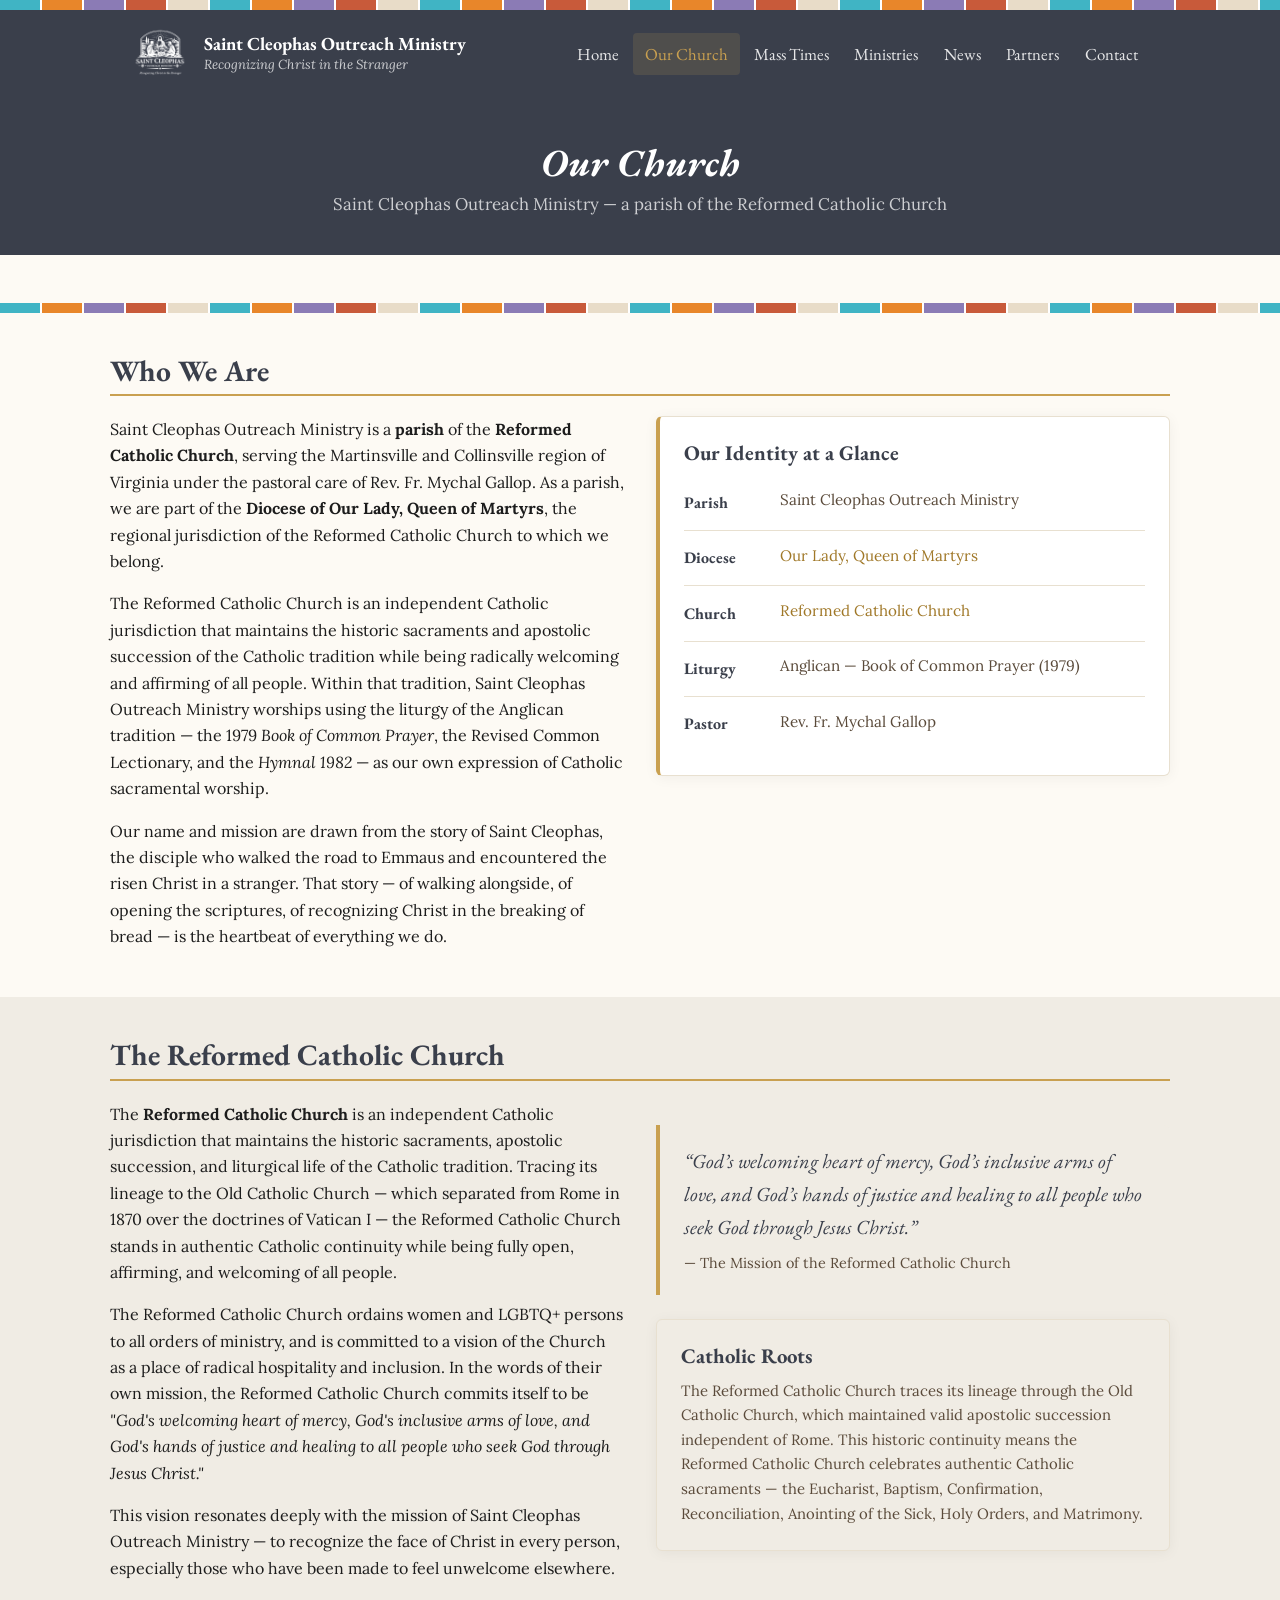
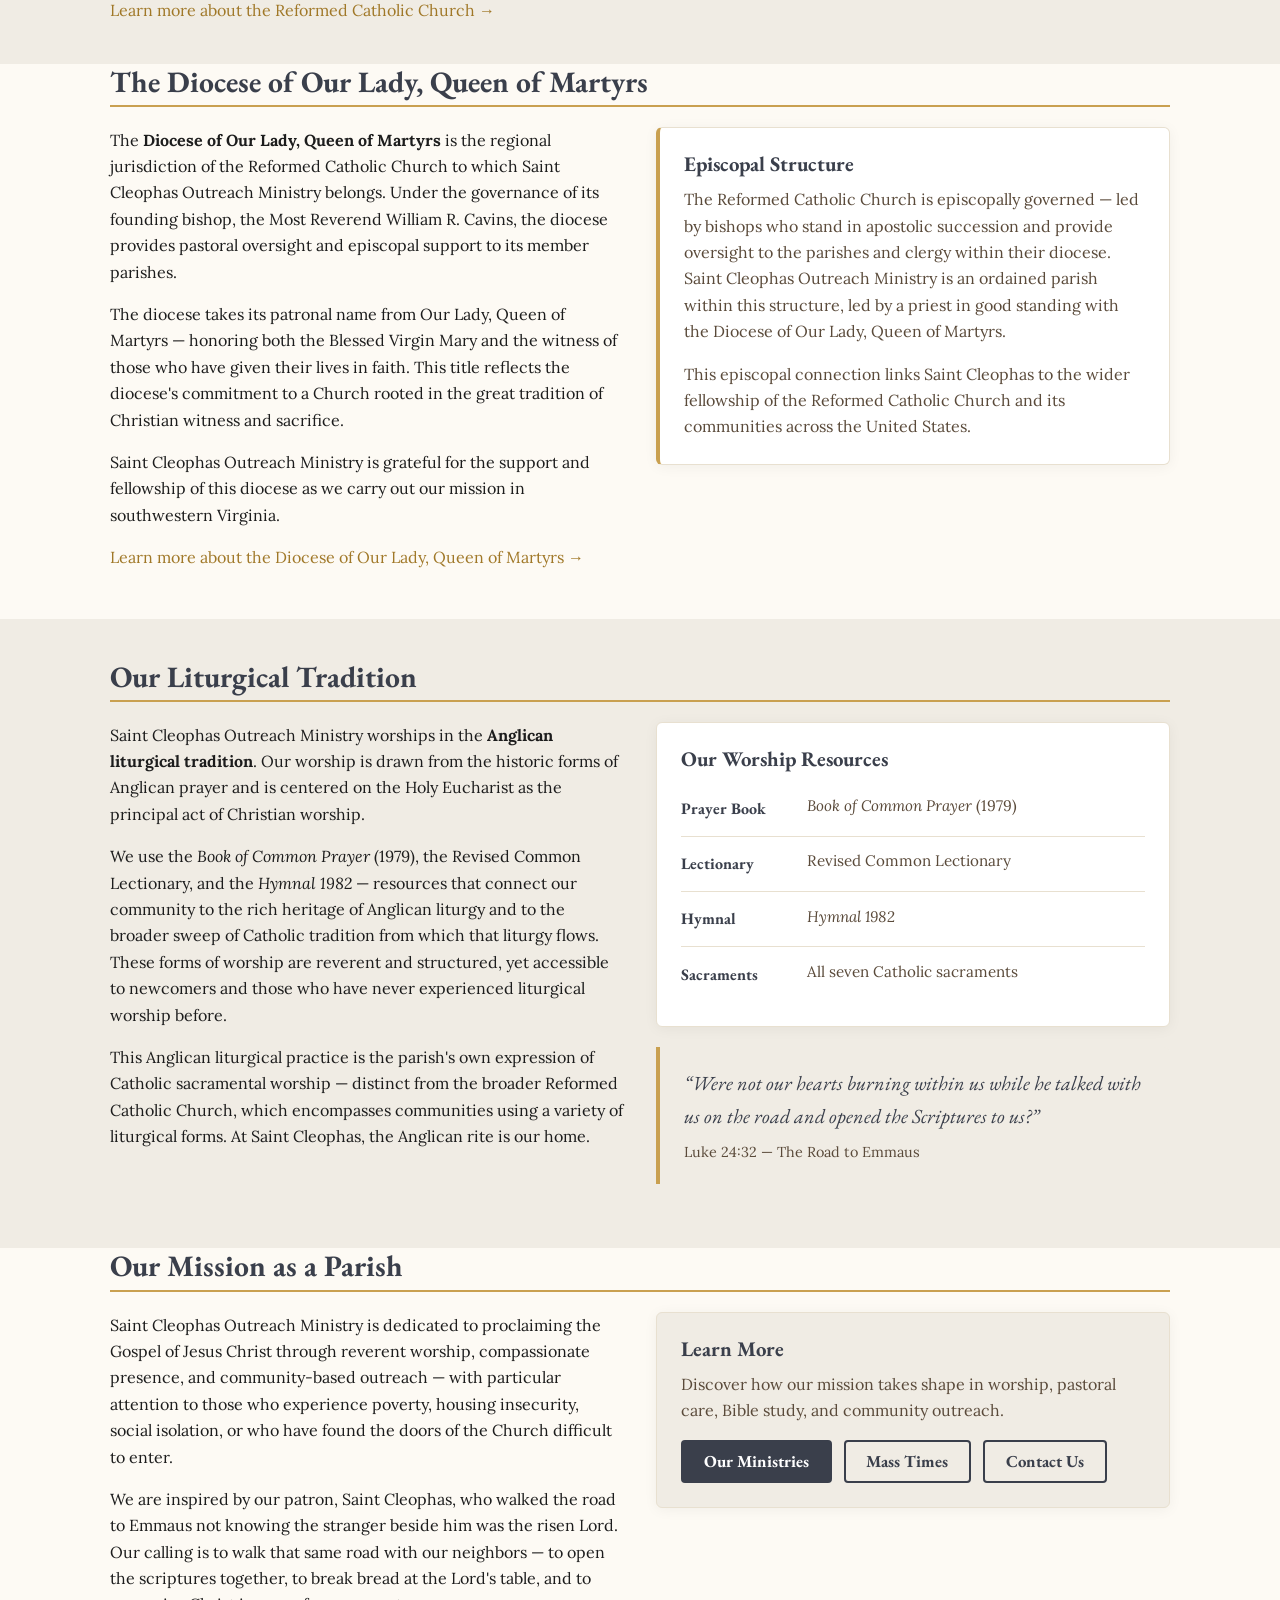
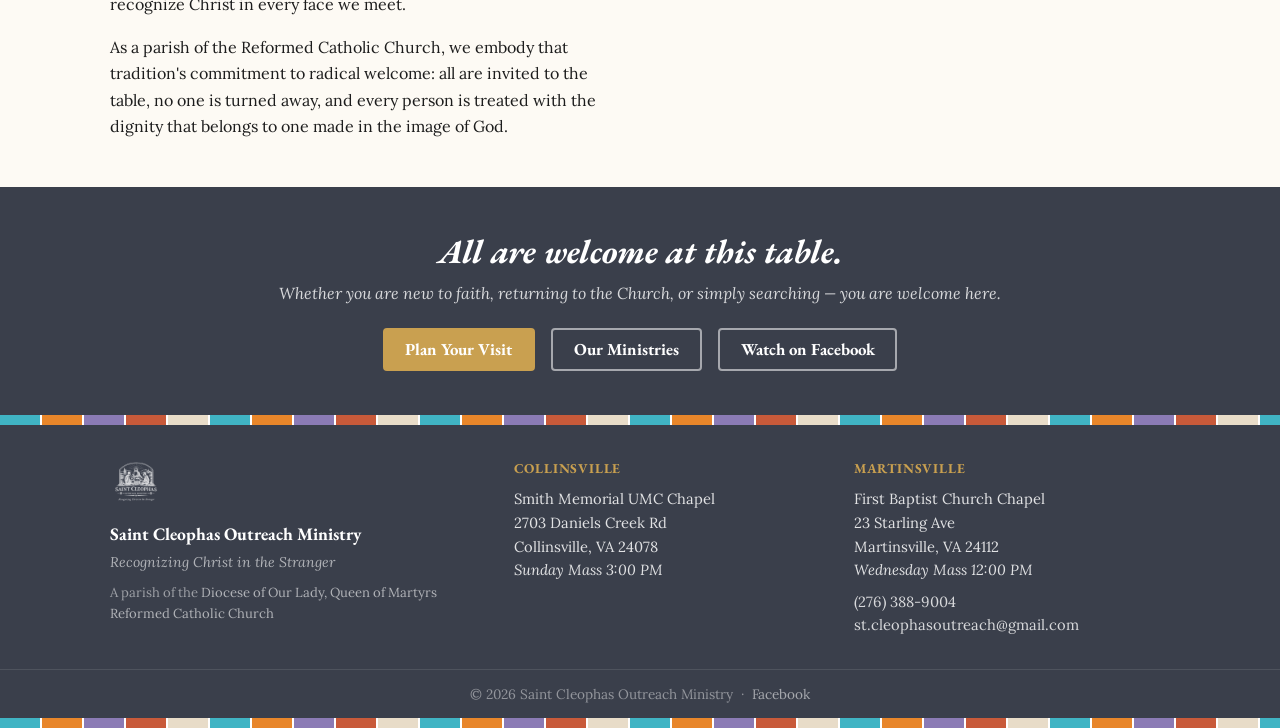
==== church.html @ 27f323ca "Add Our Church page and RCC/diocese affiliation throughout - New church.html: explains parish → Dioc" ====
<!doctype html>
<html lang="en">
<head>
<meta charset="utf-8" />
<meta name="viewport" content="width=device-width,initial-scale=1" />
<title>Our Church — Saint Cleophas Outreach Ministry</title>
<meta name="description" content="Saint Cleophas Outreach Ministry is a parish of the Reformed Catholic Church, within the Diocese of Our Lady, Queen of Martyrs, serving Martinsville and Collinsville, Virginia." />
<meta name="theme-color" content="#3A3F4B" />
<link rel="icon" type="image/x-icon" href="assets/favicon.ico" />
<link rel="icon" type="image/png" sizes="32x32" href="assets/favicon-32.png" />
<link rel="apple-touch-icon" sizes="180x180" href="assets/favicon-180.png" />
<link rel="stylesheet" href="css/style.css" />
</head>
<body>

<a href="#main" class="skip-link">Skip to main content</a>

<!-- ===================== HEADER ===================== -->
<header class="site-header" role="banner">
  <div class="glass-strip" aria-hidden="true"></div>
  <div class="container">
    <div class="topbar">
      <a href="index.html" class="brand" aria-label="Saint Cleophas Outreach Ministry — home">
        <div class="brand-logo">
          <img src="assets/logo.png" alt="" aria-hidden="true" />
        </div>
        <div class="brand-text">
          <span class="site-name">Saint Cleophas Outreach Ministry</span>
          <span class="site-tagline">Recognizing Christ in the Stranger</span>
        </div>
      </a>
      <button class="nav-toggle" aria-label="Open navigation menu" aria-expanded="false"
        onclick="var n=document.querySelector('nav.primary-nav');n.classList.toggle('open');this.setAttribute('aria-expanded',n.classList.contains('open'))">&#9776;</button>
      <nav class="primary-nav" role="navigation" aria-label="Primary">
        <a href="index.html">Home</a>
        <a href="church.html" class="active">Our Church</a>
        <a href="mass-times.html">Mass Times</a>
        <a href="ministries.html">Ministries</a>
        <a href="news.html">News</a>
        <a href="partners.html">Partners</a>
        <a href="contact.html">Contact</a>
      </nav>
    </div>
  </div>
</header>

<!-- ===================== PAGE HERO ===================== -->
<section class="page-hero" role="region" aria-labelledby="hero-heading">
  <div class="container">
    <h1 id="hero-heading">Our Church</h1>
    <p>Saint Cleophas Outreach Ministry — a parish of the Reformed Catholic Church</p>
  </div>
</section>

<div class="glass-strip" aria-hidden="true"></div>

<!-- ===================== MAIN ===================== -->
<main id="main" tabindex="-1">

  <!-- Who We Are -->
  <section aria-labelledby="who-heading">
    <div class="container">
      <h2 class="section-title" id="who-heading">Who We Are</h2>
      <div class="grid-2" style="align-items:start; gap:2rem;">
        <div>
          <p>Saint Cleophas Outreach Ministry is a <strong>parish</strong> of the <strong>Reformed Catholic Church</strong>, serving the Martinsville and Collinsville region of Virginia under the pastoral care of Rev. Fr. Mychal Gallop. As a parish, we are part of the <strong>Diocese of Our Lady, Queen of Martyrs</strong>, the regional jurisdiction of the Reformed Catholic Church to which we belong.</p>
          <p>The Reformed Catholic Church is an independent Catholic jurisdiction that maintains the historic sacraments and apostolic succession of the Catholic tradition while being radically welcoming and affirming of all people. Within that tradition, Saint Cleophas Outreach Ministry worships using the liturgy of the Anglican tradition — the 1979 <em>Book of Common Prayer</em>, the Revised Common Lectionary, and the <em>Hymnal 1982</em> — as our own expression of Catholic sacramental worship.</p>
          <p>Our name and mission are drawn from the story of Saint Cleophas, the disciple who walked the road to Emmaus and encountered the risen Christ in a stranger. That story — of walking alongside, of opening the scriptures, of recognizing Christ in the breaking of bread — is the heartbeat of everything we do.</p>
        </div>
        <div>
          <div class="card card-gold-left">
            <h3>Our Identity at a Glance</h3>
            <div class="schedule-row">
              <div class="schedule-day" style="min-width:80px;">Parish</div>
              <div class="schedule-detail">Saint Cleophas Outreach Ministry</div>
            </div>
            <div class="schedule-row">
              <div class="schedule-day" style="min-width:80px;">Diocese</div>
              <div class="schedule-detail"><a href="https://www.queen-of-martyrs.com/" target="_blank" rel="noopener">Our Lady, Queen of Martyrs</a></div>
            </div>
            <div class="schedule-row">
              <div class="schedule-day" style="min-width:80px;">Church</div>
              <div class="schedule-detail"><a href="https://www.reformedcatholic.org/" target="_blank" rel="noopener">Reformed Catholic Church</a></div>
            </div>
            <div class="schedule-row">
              <div class="schedule-day" style="min-width:80px;">Liturgy</div>
              <div class="schedule-detail">Anglican — Book of Common Prayer (1979)</div>
            </div>
            <div class="schedule-row">
              <div class="schedule-day" style="min-width:80px;">Pastor</div>
              <div class="schedule-detail">Rev. Fr. Mychal Gallop</div>
            </div>
          </div>
        </div>
      </div>
    </div>
  </section>

  <!-- The Reformed Catholic Church -->
  <section aria-labelledby="rcc-heading" style="background:#F0ECE4; padding:2.5rem 0; margin-bottom:0;">
    <div class="container">
      <h2 class="section-title" id="rcc-heading">The Reformed Catholic Church</h2>
      <div class="grid-2" style="align-items:start; gap:2rem;">
        <div>
          <p>The <strong>Reformed Catholic Church</strong> is an independent Catholic jurisdiction that maintains the historic sacraments, apostolic succession, and liturgical life of the Catholic tradition. Tracing its lineage to the Old Catholic Church — which separated from Rome in 1870 over the doctrines of Vatican I — the Reformed Catholic Church stands in authentic Catholic continuity while being fully open, affirming, and welcoming of all people.</p>
          <p>The Reformed Catholic Church ordains women and LGBTQ+ persons to all orders of ministry, and is committed to a vision of the Church as a place of radical hospitality and inclusion. In the words of their own mission, the Reformed Catholic Church commits itself to be <em>"God's welcoming heart of mercy, God's inclusive arms of love, and God's hands of justice and healing to all people who seek God through Jesus Christ."</em></p>
          <p>This vision resonates deeply with the mission of Saint Cleophas Outreach Ministry — to recognize the face of Christ in every person, especially those who have been made to feel unwelcome elsewhere.</p>
          <p><a href="https://www.reformedcatholic.org/" target="_blank" rel="noopener">Learn more about the Reformed Catholic Church &rarr;</a></p>
        </div>
        <div>
          <div class="scripture-block">
            <blockquote>
              &ldquo;God&rsquo;s welcoming heart of mercy, God&rsquo;s inclusive arms of love, and God&rsquo;s hands of justice and healing to all people who seek God through Jesus Christ.&rdquo;
            </blockquote>
            <cite>&mdash; The Mission of the Reformed Catholic Church</cite>
          </div>
          <div class="card card-alt" style="margin-top:1.25rem;">
            <h3>Catholic Roots</h3>
            <p class="text-muted" style="font-size:0.93rem;">The Reformed Catholic Church traces its lineage through the Old Catholic Church, which maintained valid apostolic succession independent of Rome. This historic continuity means the Reformed Catholic Church celebrates authentic Catholic sacraments — the Eucharist, Baptism, Confirmation, Reconciliation, Anointing of the Sick, Holy Orders, and Matrimony.</p>
          </div>
        </div>
      </div>
    </div>
  </section>

  <!-- The Diocese -->
  <section aria-labelledby="diocese-heading">
    <div class="container">
      <h2 class="section-title" id="diocese-heading">The Diocese of Our Lady, Queen of Martyrs</h2>
      <div class="grid-2" style="align-items:start; gap:2rem;">
        <div>
          <p>The <strong>Diocese of Our Lady, Queen of Martyrs</strong> is the regional jurisdiction of the Reformed Catholic Church to which Saint Cleophas Outreach Ministry belongs. Under the governance of its founding bishop, the Most Reverend William R. Cavins, the diocese provides pastoral oversight and episcopal support to its member parishes.</p>
          <p>The diocese takes its patronal name from Our Lady, Queen of Martyrs — honoring both the Blessed Virgin Mary and the witness of those who have given their lives in faith. This title reflects the diocese's commitment to a Church rooted in the great tradition of Christian witness and sacrifice.</p>
          <p>Saint Cleophas Outreach Ministry is grateful for the support and fellowship of this diocese as we carry out our mission in southwestern Virginia.</p>
          <p><a href="https://www.queen-of-martyrs.com/" target="_blank" rel="noopener">Learn more about the Diocese of Our Lady, Queen of Martyrs &rarr;</a></p>
        </div>
        <div>
          <div class="card card-gold-left">
            <h3>Episcopal Structure</h3>
            <p class="text-muted">The Reformed Catholic Church is episcopally governed — led by bishops who stand in apostolic succession and provide oversight to the parishes and clergy within their diocese. Saint Cleophas Outreach Ministry is an ordained parish within this structure, led by a priest in good standing with the Diocese of Our Lady, Queen of Martyrs.</p>
            <p class="text-muted" style="margin-top:0.75rem;">This episcopal connection links Saint Cleophas to the wider fellowship of the Reformed Catholic Church and its communities across the United States.</p>
          </div>
        </div>
      </div>
    </div>
  </section>

  <!-- Our Liturgical Tradition -->
  <section aria-labelledby="liturgy-heading" style="background:#F0ECE4; padding:2.5rem 0; margin-bottom:0;">
    <div class="container">
      <h2 class="section-title" id="liturgy-heading">Our Liturgical Tradition</h2>
      <div class="grid-2" style="align-items:start; gap:2rem;">
        <div>
          <p>Saint Cleophas Outreach Ministry worships in the <strong>Anglican liturgical tradition</strong>. Our worship is drawn from the historic forms of Anglican prayer and is centered on the Holy Eucharist as the principal act of Christian worship.</p>
          <p>We use the <em>Book of Common Prayer</em> (1979), the Revised Common Lectionary, and the <em>Hymnal 1982</em> — resources that connect our community to the rich heritage of Anglican liturgy and to the broader sweep of Catholic tradition from which that liturgy flows. These forms of worship are reverent and structured, yet accessible to newcomers and those who have never experienced liturgical worship before.</p>
          <p>This Anglican liturgical practice is the parish's own expression of Catholic sacramental worship — distinct from the broader Reformed Catholic Church, which encompasses communities using a variety of liturgical forms. At Saint Cleophas, the Anglican rite is our home.</p>
        </div>
        <div>
          <div class="card">
            <h3>Our Worship Resources</h3>
            <div class="schedule-row">
              <div class="schedule-day" style="min-width:110px;">Prayer Book</div>
              <div class="schedule-detail"><em>Book of Common Prayer</em> (1979)</div>
            </div>
            <div class="schedule-row">
              <div class="schedule-day" style="min-width:110px;">Lectionary</div>
              <div class="schedule-detail">Revised Common Lectionary</div>
            </div>
            <div class="schedule-row">
              <div class="schedule-day" style="min-width:110px;">Hymnal</div>
              <div class="schedule-detail"><em>Hymnal 1982</em></div>
            </div>
            <div class="schedule-row">
              <div class="schedule-day" style="min-width:110px;">Sacraments</div>
              <div class="schedule-detail">All seven Catholic sacraments</div>
            </div>
          </div>
          <div class="scripture-block" style="margin-top:1.25rem;">
            <blockquote>
              &ldquo;Were not our hearts burning within us while he talked with us on the road and opened the Scriptures to us?&rdquo;
            </blockquote>
            <cite>Luke 24:32 &mdash; The Road to Emmaus</cite>
          </div>
        </div>
      </div>
    </div>
  </section>

  <!-- Our Mission -->
  <section aria-labelledby="mission-church-heading">
    <div class="container">
      <h2 class="section-title" id="mission-church-heading">Our Mission as a Parish</h2>
      <div class="grid-2" style="align-items:start; gap:2rem;">
        <div>
          <p>Saint Cleophas Outreach Ministry is dedicated to proclaiming the Gospel of Jesus Christ through reverent worship, compassionate presence, and community-based outreach — with particular attention to those who experience poverty, housing insecurity, social isolation, or who have found the doors of the Church difficult to enter.</p>
          <p>We are inspired by our patron, Saint Cleophas, who walked the road to Emmaus not knowing the stranger beside him was the risen Lord. Our calling is to walk that same road with our neighbors — to open the scriptures together, to break bread at the Lord's table, and to recognize Christ in every face we meet.</p>
          <p>As a parish of the Reformed Catholic Church, we embody that tradition's commitment to radical welcome: all are invited to the table, no one is turned away, and every person is treated with the dignity that belongs to one made in the image of God.</p>
        </div>
        <div>
          <div class="card card-alt">
            <h3>Learn More</h3>
            <p class="text-muted">Discover how our mission takes shape in worship, pastoral care, Bible study, and community outreach.</p>
            <div style="margin-top:1rem; display:flex; gap:0.75rem; flex-wrap:wrap;">
              <a href="ministries.html" class="btn btn-primary">Our Ministries</a>
              <a href="mass-times.html" class="btn btn-outline">Mass Times</a>
              <a href="contact.html" class="btn btn-outline">Contact Us</a>
            </div>
          </div>
        </div>
      </div>
    </div>
  </section>

</main>

<!-- ===================== CTA STRIP ===================== -->
<section class="cta-strip" role="complementary" aria-label="Join us">
  <div class="container">
    <h2>All are welcome at this table.</h2>
    <p>Whether you are new to faith, returning to the Church, or simply searching — you are welcome here.</p>
    <div class="cta-buttons">
      <a href="contact.html" class="btn btn-gold">Plan Your Visit</a>
      <a href="ministries.html" class="btn btn-outline-white">Our Ministries</a>
      <a href="https://www.facebook.com/profile.php?id=61555982034414" target="_blank" rel="noopener" class="btn btn-outline-white">Watch on Facebook</a>
    </div>
  </div>
</section>
<div class="glass-strip" aria-hidden="true"></div>

<!-- ===================== FOOTER ===================== -->
<footer class="site-footer" role="contentinfo">
  <div class="container">
    <div class="footer-grid">
      <div>
        <div class="footer-logo">
          <img src="assets/logo.png" alt="" aria-hidden="true" />
        </div>
        <div class="footer-name">Saint Cleophas Outreach Ministry</div>
        <div class="footer-tagline">Recognizing Christ in the Stranger</div>
        <div class="footer-affiliation">
          A parish of the <a href="https://www.queen-of-martyrs.com/" target="_blank" rel="noopener">Diocese of Our Lady, Queen of Martyrs</a><br>
          <a href="https://www.reformedcatholic.org/" target="_blank" rel="noopener">Reformed Catholic Church</a>
        </div>
      </div>
      <div>
        <div class="footer-section-title">Collinsville</div>
        <p>Smith Memorial UMC Chapel<br>
        2703 Daniels Creek Rd<br>
        Collinsville, VA 24078<br>
        <em>Sunday Mass 3:00 PM</em></p>
      </div>
      <div>
        <div class="footer-section-title">Martinsville</div>
        <p>First Baptist Church Chapel<br>
        23 Starling Ave<br>
        Martinsville, VA 24112<br>
        <em>Wednesday Mass 12:00 PM</em></p>
        <p>
          <a href="tel:+12763889004">(276) 388-9004</a><br>
          <a href="mailto:st.cleophasoutreach@gmail.com">st.cleophasoutreach@gmail.com</a>
        </p>
      </div>
    </div>
  </div>
  <div class="footer-bottom">
    <div class="container">
      &copy; <span id="year"></span> Saint Cleophas Outreach Ministry &nbsp;&middot;&nbsp;
      <a href="https://www.facebook.com/profile.php?id=61555982034414" target="_blank" rel="noopener">Facebook</a>
    </div>
  </div>
  <div class="glass-strip" aria-hidden="true"></div>
</footer>

<script>document.getElementById('year').textContent = new Date().getFullYear();</script>
</body>
</html>
---- css/style.css ----
/* =============================================================
   Saint Cleophas Outreach Ministry — Shared Stylesheet
   Design: traditional & dignified, stained-glass accents
   Fonts: EB Garamond (headings) · Lora (body)
   ============================================================= */

@import url('https://fonts.googleapis.com/css2?family=EB+Garamond:ital,wght@0,400;0,700;1,400;1,700&family=Lora:ital,wght@0,400;0,500;1,400&display=swap');

/* --- Reset & base ------------------------------------------ */
*, *::before, *::after { box-sizing: border-box; }
html, body { height: 100%; }
body {
  margin: 0;
  font-family: 'Lora', Georgia, 'Times New Roman', serif;
  font-size: 1rem;
  line-height: 1.65;
  color: #1C1C1C;
  background: #FDFAF4;
  -webkit-font-smoothing: antialiased;
  -moz-osx-font-smoothing: grayscale;
}
a { color: #A07828; text-decoration: none; }
a:hover, a:focus { text-decoration: underline; color: #8A6418; }
img { max-width: 100%; height: auto; display: block; }
p { margin: 0 0 1rem; }
p:last-child { margin-bottom: 0; }

h1, h2, h3, h4, h5, h6 {
  font-family: 'EB Garamond', Georgia, serif;
  color: #1C1C1C;
  line-height: 1.2;
  margin: 0 0 0.75rem;
}

/* --- Layout ------------------------------------------------- */
.container {
  max-width: 1100px;
  margin: 0 auto;
  padding: 0 1.25rem;
}

/* --- Stained-glass decorative strip ------------------------- */
/* Mirrors the geometric coloured border on the business card  */
.glass-strip {
  height: 10px;
  background: repeating-linear-gradient(
    to right,
    #40B4C4 0px,   #40B4C4 40px,
    #fff    40px,  #fff    42px,
    #E8862A 42px,  #E8862A 82px,
    #fff    82px,  #fff    84px,
    #8B7BB5 84px,  #8B7BB5 124px,
    #fff   124px,  #fff   126px,
    #C85A3A 126px, #C85A3A 166px,
    #fff   166px,  #fff   168px,
    #E8DCC8 168px, #E8DCC8 208px,
    #fff   208px,  #fff   210px
  );
}

/* --- Skip link ---------------------------------------------- */
.skip-link {
  position: absolute;
  top: -100%;
  left: 0;
  z-index: 9999;
  background: #C9A050;
  color: #fff;
  padding: 0.5rem 1rem;
  font-family: 'EB Garamond', Georgia, serif;
}
.skip-link:focus { top: 0; }

/* --- Site header -------------------------------------------- */
.site-header {
  background: #3A3F4B;
  color: #fff;
}

.topbar {
  display: flex;
  align-items: center;
  justify-content: space-between;
  gap: 1rem;
  padding: 0.9rem 1.25rem;
}

.brand {
  display: flex;
  gap: 0.85rem;
  align-items: center;
  text-decoration: none;
}
.brand:hover { text-decoration: none; }

.brand-logo {
  width: 60px;
  height: 60px;
  flex-shrink: 0;
}
.brand-logo img {
  width: 100%;
  height: 100%;
  object-fit: contain;
  filter: brightness(0) invert(1);
}
/* Fallback cross when logo image not yet placed */
.brand-logo-fallback {
  width: 60px;
  height: 60px;
  flex-shrink: 0;
  display: flex;
  align-items: center;
  justify-content: center;
  color: #C9A050;
}

.brand-text .site-name {
  font-family: 'EB Garamond', Georgia, serif;
  font-size: 1.15rem;
  font-weight: 700;
  color: #fff;
  line-height: 1.1;
  display: block;
}
.brand-text .site-tagline {
  font-family: 'Lora', Georgia, serif;
  font-size: 0.82rem;
  font-style: italic;
  color: rgba(255,255,255,0.75);
  display: block;
}

/* Mobile nav toggle */
.nav-toggle {
  display: none;
  background: none;
  border: 1px solid rgba(255,255,255,0.35);
  color: #fff;
  padding: 0.4rem 0.8rem;
  border-radius: 4px;
  cursor: pointer;
  font-size: 1.2rem;
  line-height: 1;
}

/* Primary nav */
nav.primary-nav {
  display: flex;
  gap: 0.1rem;
  align-items: center;
  flex-wrap: wrap;
}
nav.primary-nav a {
  color: rgba(255,255,255,0.88);
  padding: 0.45rem 0.75rem;
  border-radius: 4px;
  font-family: 'EB Garamond', Georgia, serif;
  font-size: 1.05rem;
  text-decoration: none;
  transition: background 0.15s, color 0.15s;
}
nav.primary-nav a:hover,
nav.primary-nav a:focus {
  background: rgba(255,255,255,0.1);
  color: #fff;
  text-decoration: none;
}
nav.primary-nav a.active {
  color: #C9A050;
  background: rgba(201,160,80,0.15);
}

/* Mobile nav */
@media (max-width: 767px) {
  .nav-toggle { display: block; }
  nav.primary-nav {
    display: none;
    flex-direction: column;
    align-items: stretch;
    gap: 0;
    padding: 0.25rem 1.25rem 1rem;
  }
  nav.primary-nav.open { display: flex; }
  nav.primary-nav a {
    padding: 0.7rem 0.5rem;
    border-radius: 0;
    border-bottom: 1px solid rgba(255,255,255,0.08);
  }
}

/* --- Page hero (inner pages) -------------------------------- */
.page-hero {
  background: #3A3F4B;
  color: #fff;
  padding: 2.5rem 0 2.25rem;
  text-align: center;
}
.page-hero h1 {
  font-family: 'EB Garamond', Georgia, serif;
  font-size: 2.4rem;
  font-style: italic;
  color: #fff;
  margin-bottom: 0.4rem;
}
.page-hero p {
  font-size: 1.05rem;
  color: rgba(255,255,255,0.75);
  margin: 0;
}

/* --- Home hero ---------------------------------------------- */
.home-hero {
  background: #3A3F4B;
  color: #fff;
  padding: 3rem 0 3.5rem;
}
.home-hero-inner {
  display: grid;
  grid-template-columns: 1fr;
  gap: 2rem;
  align-items: center;
}
@media (min-width: 768px) {
  .home-hero-inner { grid-template-columns: 1fr 340px; }
}

.hero-eyebrow {
  font-family: 'EB Garamond', Georgia, serif;
  font-size: 0.88rem;
  text-transform: uppercase;
  letter-spacing: 0.14em;
  color: #C9A050;
  margin: 0 0 0.6rem;
}
.home-hero h1 {
  font-family: 'EB Garamond', Georgia, serif;
  font-size: 2.75rem;
  font-style: italic;
  color: #fff;
  margin: 0 0 1rem;
}
.hero-lead {
  font-size: 1.05rem;
  color: rgba(255,255,255,0.85);
  margin: 0 0 1.75rem;
  line-height: 1.7;
}
.hero-cta {
  display: flex;
  gap: 0.85rem;
  flex-wrap: wrap;
}

.next-service-card {
  background: #fff;
  border-radius: 8px;
  padding: 1.5rem;
  color: #1C1C1C;
}
.nsc-label {
  font-family: 'EB Garamond', Georgia, serif;
  font-size: 0.82rem;
  text-transform: uppercase;
  letter-spacing: 0.1em;
  color: #C9A050;
  font-weight: 700;
  margin-bottom: 0.2rem;
}
.nsc-time {
  font-family: 'EB Garamond', Georgia, serif;
  font-size: 2.75rem;
  font-weight: 700;
  color: #3A3F4B;
  line-height: 1;
  margin-bottom: 0.4rem;
}
.nsc-service {
  font-family: 'EB Garamond', Georgia, serif;
  font-size: 1.1rem;
  font-weight: 700;
  color: #3A3F4B;
  margin-bottom: 0.5rem;
}
.nsc-loc {
  font-size: 0.92rem;
  color: #5A4A3A;
  line-height: 1.5;
  margin-bottom: 0.75rem;
}
.nsc-note {
  font-size: 0.85rem;
  color: #5A4A3A;
  font-style: italic;
  border-top: 1px solid #E8E0D0;
  padding-top: 0.75rem;
}
.nsc-fb {
  margin-top: 0.75rem;
}

/* --- Main content ------------------------------------------- */
main { padding: 2.5rem 0 3rem; }

section { margin-bottom: 3rem; }
section:last-child { margin-bottom: 0; }

.section-title {
  font-family: 'EB Garamond', Georgia, serif;
  font-size: 1.85rem;
  color: #3A3F4B;
  border-bottom: 2px solid #C9A050;
  padding-bottom: 0.35rem;
  margin-bottom: 1.25rem;
}

/* --- Cards -------------------------------------------------- */
.card {
  background: #fff;
  border-radius: 6px;
  padding: 1.5rem;
  box-shadow: 0 2px 14px rgba(0,0,0,0.05);
  border: 1px solid #E8E0D0;
}
.card h3 {
  font-family: 'EB Garamond', Georgia, serif;
  font-size: 1.3rem;
  color: #3A3F4B;
  margin-bottom: 0.6rem;
}
.card-alt { background: #F0ECE4; }
.card-gold-left { border-left: 4px solid #C9A050; }

/* --- Grids -------------------------------------------------- */
.grid-2 {
  display: grid;
  grid-template-columns: 1fr;
  gap: 1.25rem;
}
.grid-3 {
  display: grid;
  grid-template-columns: 1fr;
  gap: 1.25rem;
}
@media (min-width: 640px) {
  .grid-2 { grid-template-columns: 1fr 1fr; }
}
@media (min-width: 768px) {
  .grid-3 { grid-template-columns: repeat(3, 1fr); }
}

/* --- Buttons ------------------------------------------------ */
.btn {
  display: inline-block;
  padding: 0.6rem 1.3rem;
  border-radius: 4px;
  font-family: 'EB Garamond', Georgia, serif;
  font-size: 1.05rem;
  font-weight: 700;
  text-decoration: none;
  cursor: pointer;
  border: 2px solid transparent;
  transition: background 0.15s, color 0.15s;
  line-height: 1.2;
}
.btn:hover { text-decoration: none; }

.btn-primary {
  background: #3A3F4B;
  color: #fff;
  border-color: #3A3F4B;
}
.btn-primary:hover { background: #2D3240; border-color: #2D3240; color: #fff; }

.btn-gold {
  background: #C9A050;
  color: #fff;
  border-color: #C9A050;
}
.btn-gold:hover { background: #B88C3E; border-color: #B88C3E; color: #fff; }

.btn-outline {
  background: transparent;
  color: #3A3F4B;
  border-color: #3A3F4B;
}
.btn-outline:hover { background: #3A3F4B; color: #fff; }

.btn-outline-white {
  background: transparent;
  color: #fff;
  border-color: rgba(255,255,255,0.55);
}
.btn-outline-white:hover { background: rgba(255,255,255,0.1); color: #fff; }

/* --- Schedule rows ------------------------------------------ */
.schedule-row {
  display: flex;
  gap: 1rem;
  padding: 0.85rem 0;
  border-bottom: 1px solid #E8E0D0;
  align-items: flex-start;
}
.schedule-row:last-child { border-bottom: none; }
.schedule-day {
  min-width: 96px;
  font-family: 'EB Garamond', Georgia, serif;
  font-weight: 700;
  font-size: 1rem;
  color: #3A3F4B;
  padding-top: 0.05rem;
}
.schedule-detail { font-size: 0.95rem; color: #5A4A3A; line-height: 1.5; }
.schedule-detail strong { color: #1C1C1C; }

/* --- Scripture / quote block -------------------------------- */
.scripture-block {
  background: #F0ECE4;
  border-left: 4px solid #C9A050;
  padding: 1.25rem 1.5rem;
  border-radius: 0 6px 6px 0;
  margin: 1.5rem 0;
}
.scripture-block blockquote {
  margin: 0;
  font-family: 'EB Garamond', Georgia, serif;
  font-size: 1.25rem;
  font-style: italic;
  color: #3A3F4B;
}
.scripture-block cite {
  display: block;
  margin-top: 0.5rem;
  font-size: 0.9rem;
  color: #5A4A3A;
  font-style: normal;
}

/* --- Pastoral team cards ------------------------------------ */
.team-card { text-align: center; }
.team-photo {
  width: 130px;
  height: 130px;
  border-radius: 50%;
  background: #E8E0D0;
  margin: 0 auto 1rem;
  display: flex;
  align-items: center;
  justify-content: center;
  color: #5A4A3A;
  font-size: 0.8rem;
  overflow: hidden;
  border: 3px solid #C9A050;
}
.team-photo img { width: 100%; height: 100%; object-fit: cover; }
.team-name {
  font-family: 'EB Garamond', Georgia, serif;
  font-size: 1.3rem;
  font-weight: 700;
  color: #3A3F4B;
  margin-bottom: 0.2rem;
}
.team-role {
  font-style: italic;
  color: #C9A050;
  font-size: 0.95rem;
  margin-bottom: 0.75rem;
}
.team-bio { font-size: 0.95rem; color: #5A4A3A; }

/* --- Announcements ----------------------------------------- */
.announcement {
  padding: 1.1rem 0;
  border-bottom: 1px solid #E8E0D0;
}
.announcement:last-child { border-bottom: none; }
.announcement-date {
  font-size: 0.82rem;
  color: #C9A050;
  font-family: 'EB Garamond', Georgia, serif;
  font-weight: 700;
  text-transform: uppercase;
  letter-spacing: 0.06em;
  margin-bottom: 0.2rem;
}
.announcement h3 { font-size: 1.15rem; margin-bottom: 0.25rem; }

/* --- Contact form ------------------------------------------ */
.form-group { margin-bottom: 1.25rem; }
.form-group label {
  display: block;
  font-family: 'EB Garamond', Georgia, serif;
  font-weight: 700;
  font-size: 1rem;
  margin-bottom: 0.35rem;
  color: #3A3F4B;
}
.form-group input,
.form-group textarea,
.form-group select {
  width: 100%;
  padding: 0.6rem 0.75rem;
  border: 1px solid #C8BCA8;
  border-radius: 4px;
  font-family: 'Lora', Georgia, serif;
  font-size: 0.97rem;
  background: #fff;
  color: #1C1C1C;
}
.form-group input:focus,
.form-group textarea:focus {
  outline: 2px solid #C9A050;
  border-color: #C9A050;
}

/* --- CTA strip --------------------------------------------- */
.cta-strip {
  background: #3A3F4B;
  color: #fff;
  padding: 2.75rem 0;
  text-align: center;
}
section.cta-strip { margin-bottom: 0; }
.cta-strip h2 {
  font-family: 'EB Garamond', Georgia, serif;
  font-size: 2.1rem;
  font-style: italic;
  color: #fff;
  margin-bottom: 0.5rem;
}
.cta-strip p {
  color: rgba(255,255,255,0.8);
  margin-bottom: 1.35rem;
  font-style: italic;
}
.cta-buttons {
  display: flex;
  gap: 1rem;
  justify-content: center;
  flex-wrap: wrap;
}

/* --- Partners list ----------------------------------------- */
.partner-tag {
  display: inline-block;
  background: #fff;
  border: 1px solid #C9A050;
  color: #3A3F4B;
  padding: 0.4rem 0.85rem;
  border-radius: 4px;
  font-family: 'EB Garamond', Georgia, serif;
  font-size: 0.97rem;
  margin: 0.25rem;
}

/* --- Location card ----------------------------------------- */
.location-label {
  font-family: 'EB Garamond', Georgia, serif;
  font-size: 0.82rem;
  text-transform: uppercase;
  letter-spacing: 0.1em;
  color: #C9A050;
  font-weight: 700;
  margin-bottom: 0.3rem;
}
.location-host {
  font-style: italic;
  color: #5A4A3A;
  font-size: 0.92rem;
  margin-bottom: 0.35rem;
}

/* --- Site footer ------------------------------------------- */
.site-footer {
  background: #3A3F4B;
  color: rgba(255,255,255,0.85);
  padding: 2rem 0 0;
}
.footer-grid {
  display: grid;
  grid-template-columns: 1fr;
  gap: 1.5rem;
  margin-bottom: 1.5rem;
}
@media (min-width: 768px) {
  .footer-grid { grid-template-columns: 1.2fr 1fr 1fr; }
}
.footer-logo {
  width: 52px;
  height: 52px;
  margin-bottom: 0.6rem;
}
.footer-logo img {
  width: 100%;
  filter: brightness(0) invert(1);
  opacity: 0.8;
}
.footer-name {
  font-family: 'EB Garamond', Georgia, serif;
  font-size: 1.1rem;
  font-weight: 700;
  color: #fff;
  margin-bottom: 0.2rem;
}
.footer-tagline {
  font-style: italic;
  font-size: 0.88rem;
  color: rgba(255,255,255,0.6);
}
.footer-section-title {
  font-family: 'EB Garamond', Georgia, serif;
  font-size: 1rem;
  font-weight: 700;
  color: #C9A050;
  margin-bottom: 0.5rem;
  text-transform: uppercase;
  letter-spacing: 0.06em;
  font-size: 0.85rem;
}
.site-footer p { font-size: 0.92rem; line-height: 1.6; margin-bottom: 0.5rem; }
.site-footer a { color: rgba(255,255,255,0.8); }
.site-footer a:hover { color: #C9A050; text-decoration: none; }
.footer-bottom {
  border-top: 1px solid rgba(255,255,255,0.1);
  padding: 0.8rem 0;
  text-align: center;
  font-size: 0.85rem;
  color: rgba(255,255,255,0.45);
}
.footer-bottom a { color: rgba(255,255,255,0.55); }
.footer-bottom a:hover { color: #C9A050; }

/* --- Footer affiliation line -------------------------------- */
.footer-affiliation {
  font-size: 0.82rem;
  color: rgba(255,255,255,0.5);
  margin-top: 0.5rem;
  line-height: 1.6;
}
.footer-affiliation a { color: rgba(255,255,255,0.6); }
.footer-affiliation a:hover { color: #C9A050; text-decoration: none; }

/* --- Utilities ---------------------------------------------- */
.sr-only {
  position: absolute; width: 1px; height: 1px; padding: 0;
  overflow: hidden; clip: rect(0,0,0,0); white-space: nowrap; border: 0;
}
.text-muted { color: #5A4A3A; }
.text-center { text-align: center; }
.text-gold { color: #C9A050; }
.mt-sm { margin-top: 0.5rem; }
.mt-md { margin-top: 1rem; }
.mt-lg { margin-top: 1.75rem; }
.mb-0 { margin-bottom: 0; }
.gap-sm { gap: 0.5rem; }
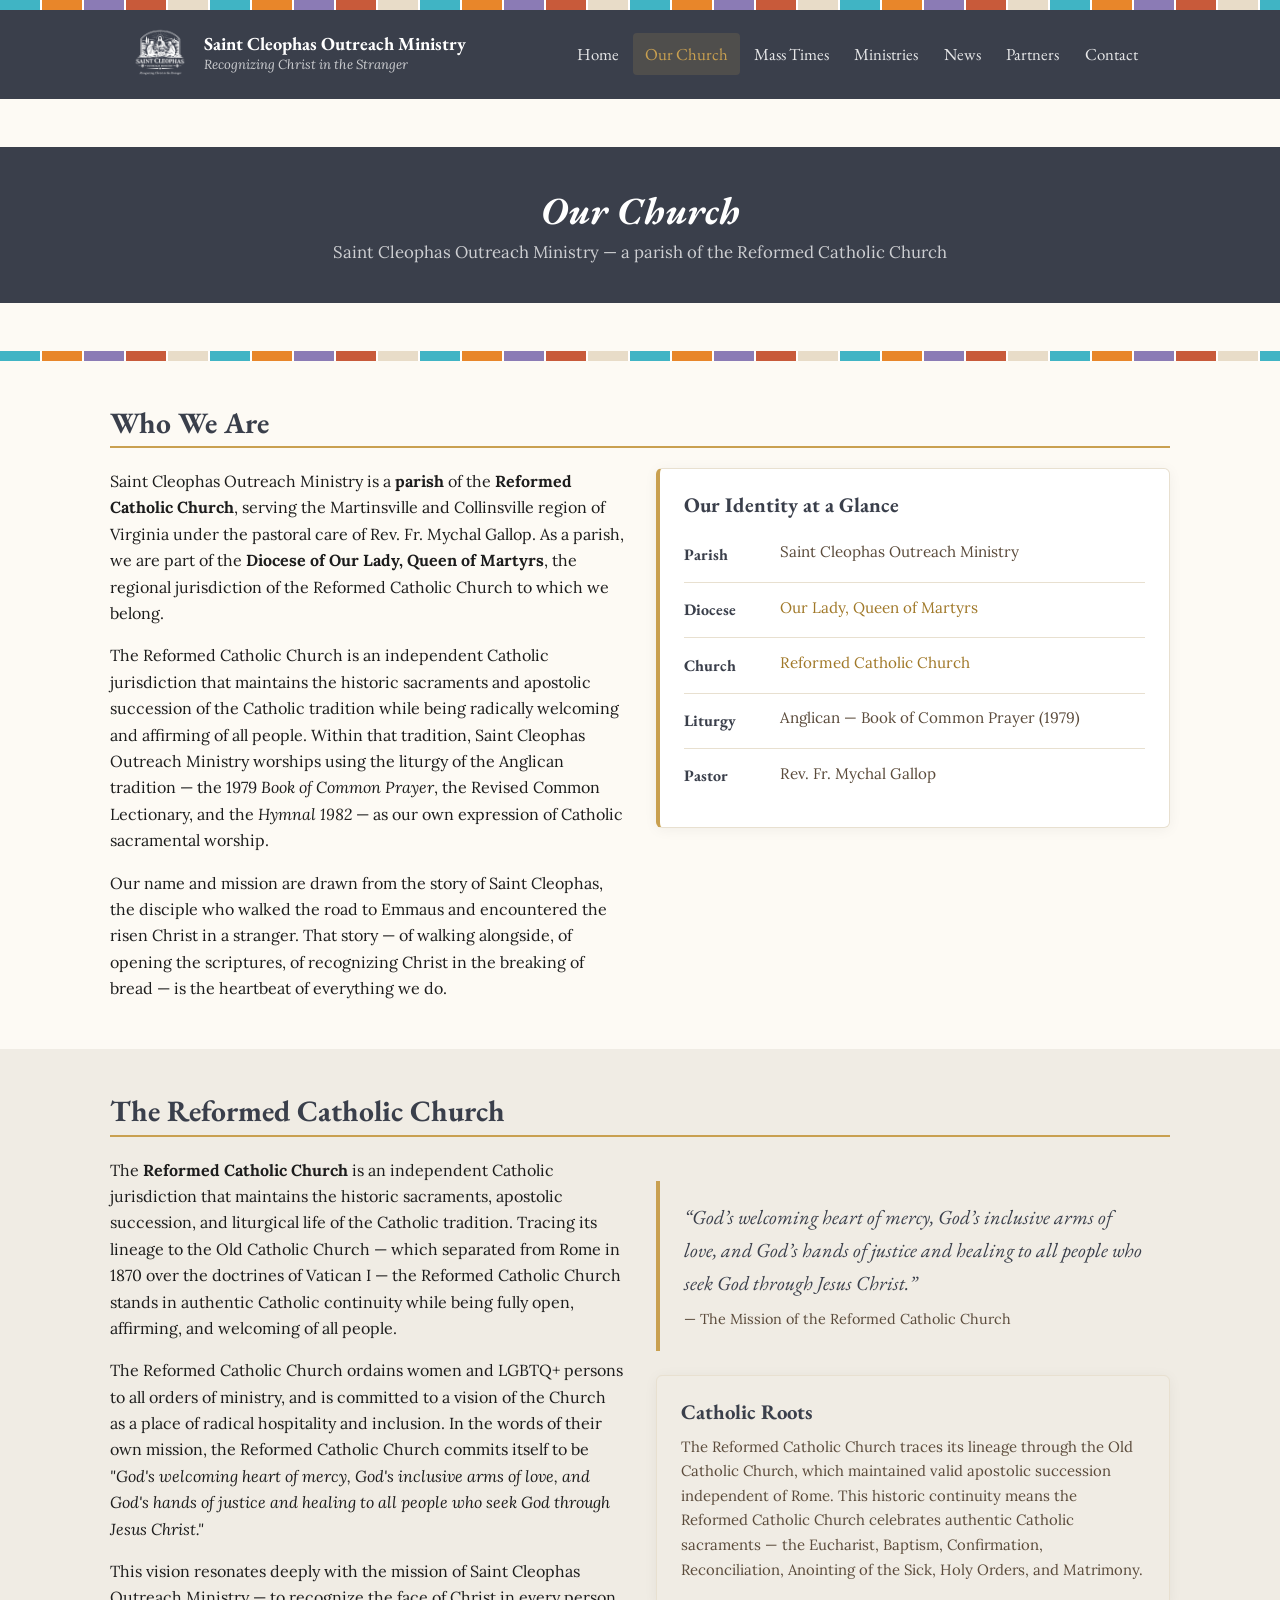
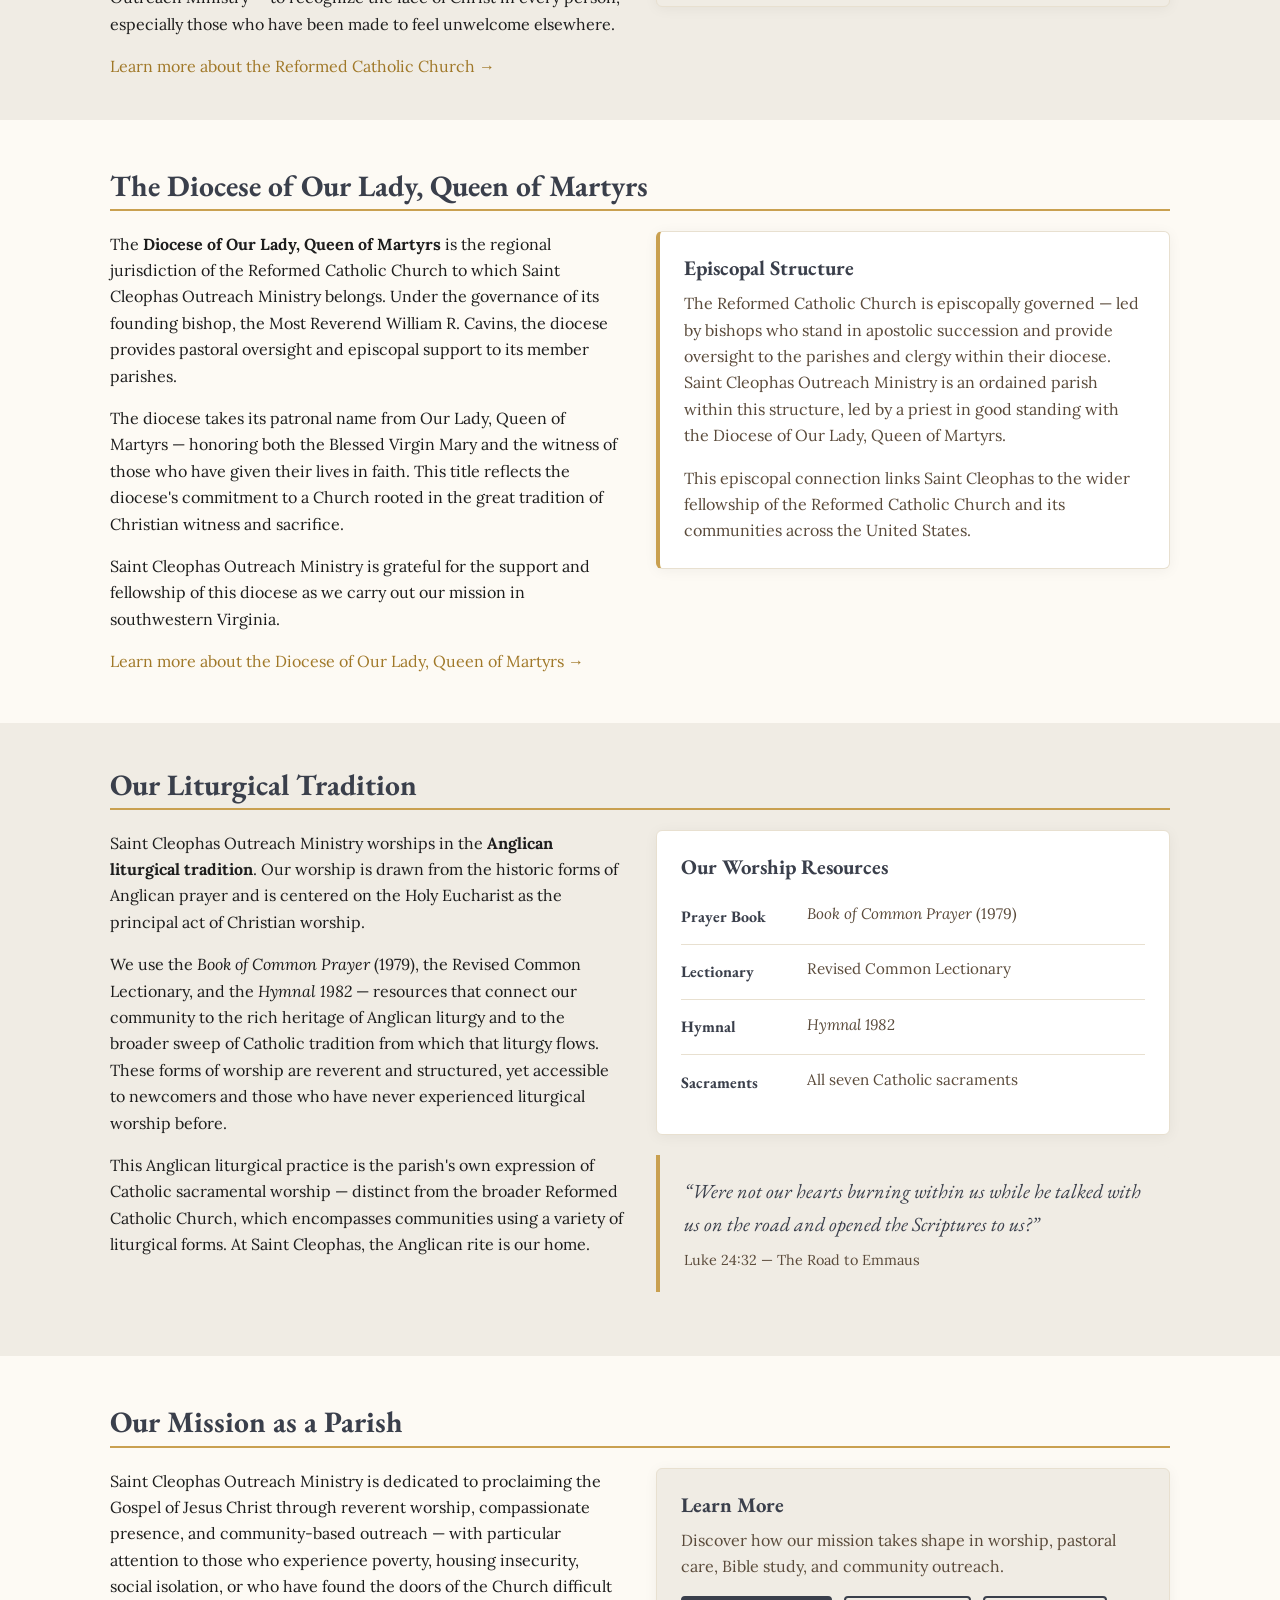
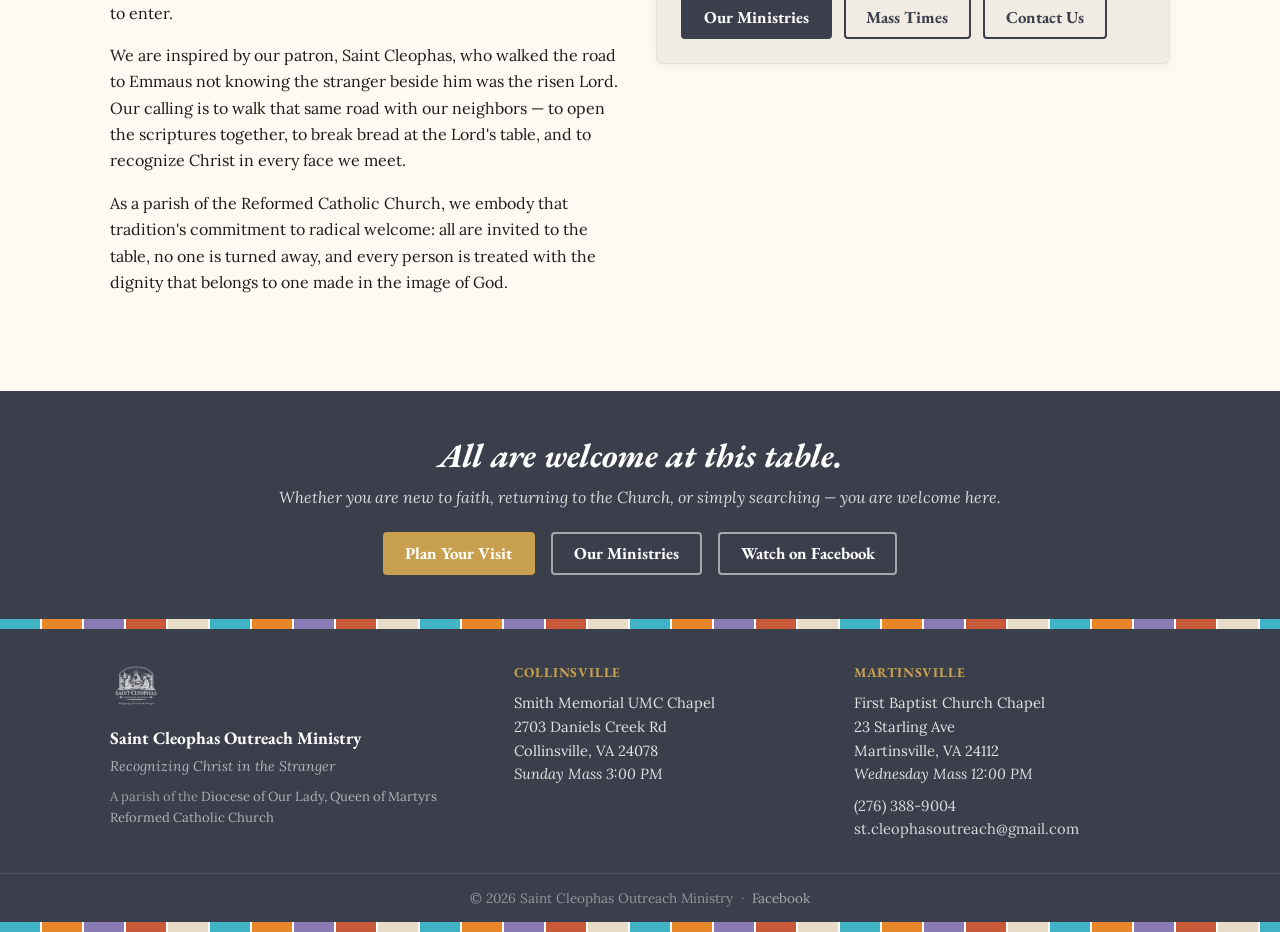
==== commit 7dbcac08: "Fix even spacing above section headings site-wide Add symmetric top margin to sections and remove in" ====
--- a/church.html
+++ b/church.html
@@ -97,7 +97,7 @@
   </section>
 
   <!-- The Reformed Catholic Church -->
-  <section aria-labelledby="rcc-heading" style="background:#F0ECE4; padding:2.5rem 0; margin-bottom:0;">
+  <section aria-labelledby="rcc-heading" style="background:#F0ECE4; padding:2.5rem 0;">
     <div class="container">
       <h2 class="section-title" id="rcc-heading">The Reformed Catholic Church</h2>
       <div class="grid-2" style="align-items:start; gap:2rem;">
@@ -146,7 +146,7 @@
   </section>
 
   <!-- Our Liturgical Tradition -->
-  <section aria-labelledby="liturgy-heading" style="background:#F0ECE4; padding:2.5rem 0; margin-bottom:0;">
+  <section aria-labelledby="liturgy-heading" style="background:#F0ECE4; padding:2.5rem 0;">
     <div class="container">
       <h2 class="section-title" id="liturgy-heading">Our Liturgical Tradition</h2>
       <div class="grid-2" style="align-items:start; gap:2rem;">
--- a/css/style.css
+++ b/css/style.css
@@ -173,8 +173,10 @@
 
 /* Mobile nav */
 @media (max-width: 767px) {
+  .topbar { flex-wrap: wrap; }
   .nav-toggle { display: block; }
   nav.primary-nav {
+    width: 100%;
     display: none;
     flex-direction: column;
     align-items: stretch;
@@ -302,7 +304,8 @@
 /* --- Main content ------------------------------------------- */
 main { padding: 2.5rem 0 3rem; }
 
-section { margin-bottom: 3rem; }
+section { margin: 3rem 0; }
+section:first-child { margin-top: 0; }
 section:last-child { margin-bottom: 0; }
 
 .section-title {
@@ -311,6 +314,7 @@
   color: #3A3F4B;
   border-bottom: 2px solid #C9A050;
   padding-bottom: 0.35rem;
+  margin-top: 0.25rem;
   margin-bottom: 1.25rem;
 }
 
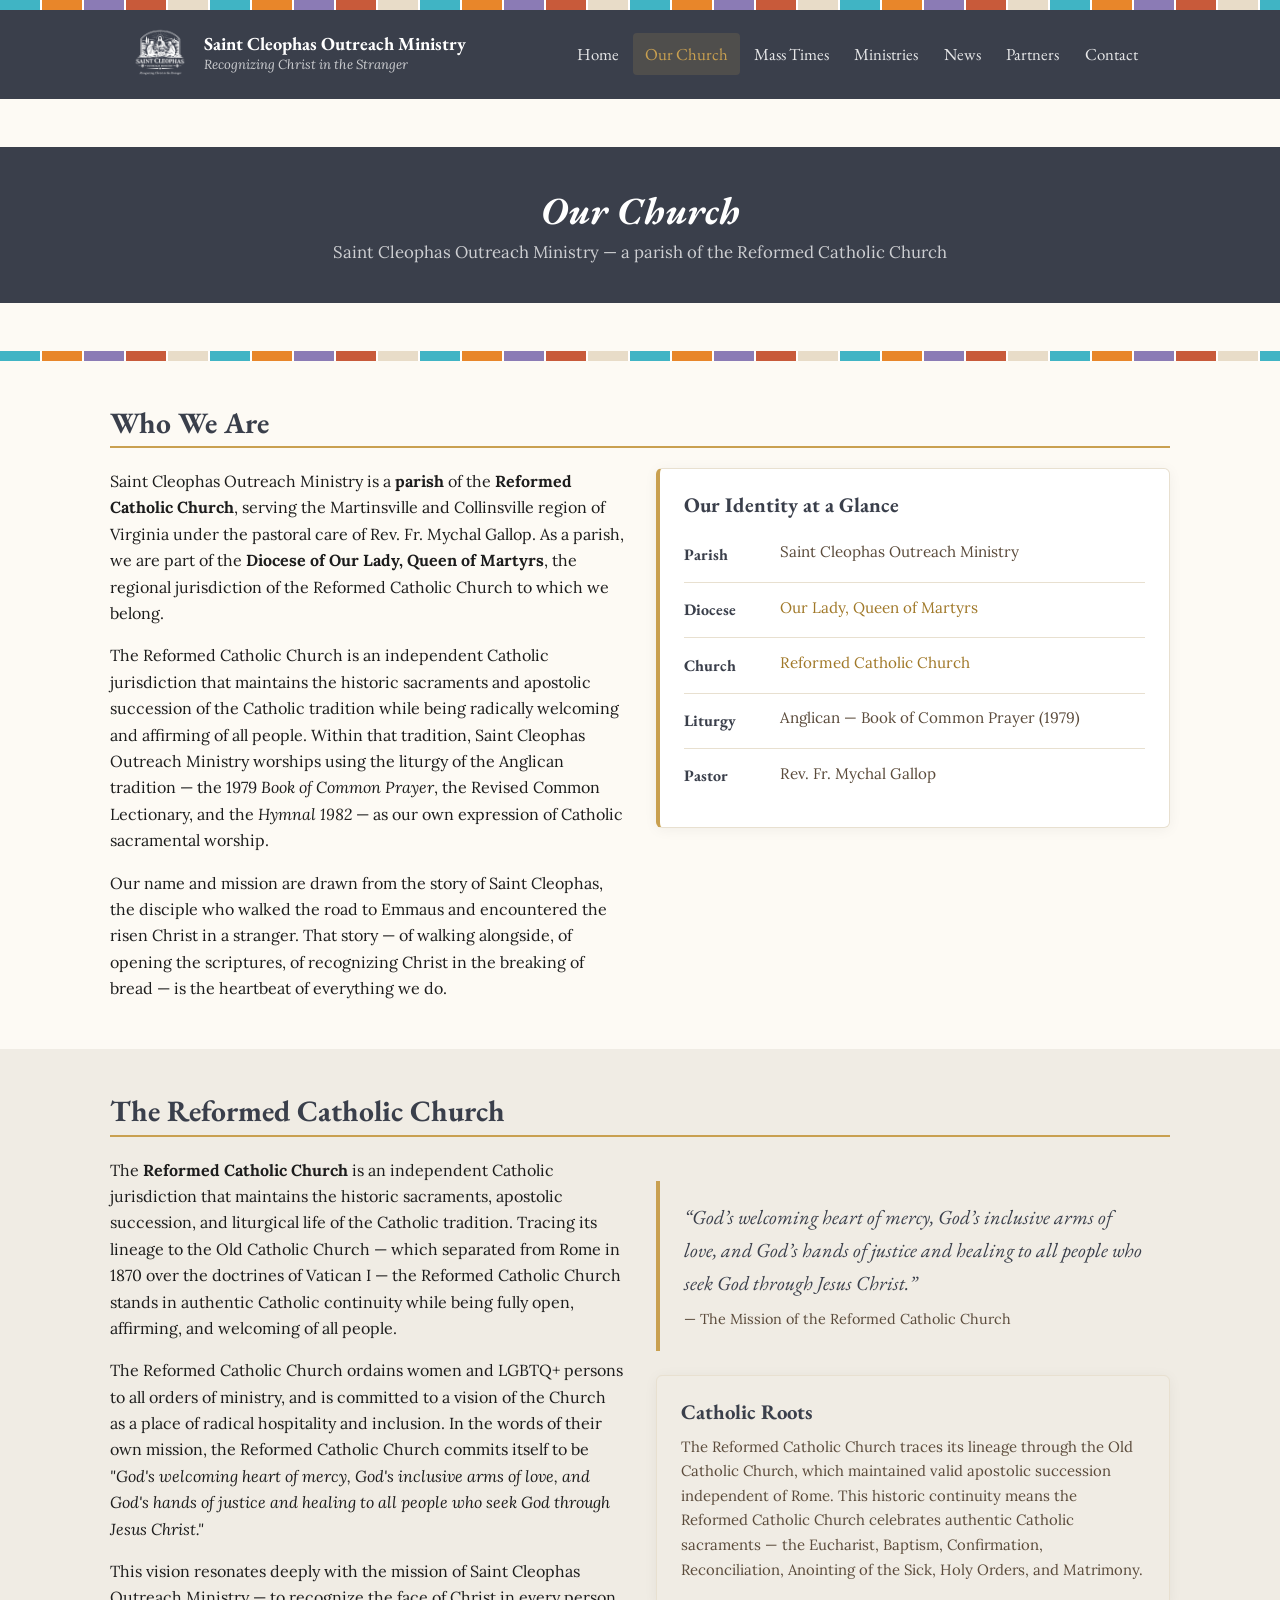
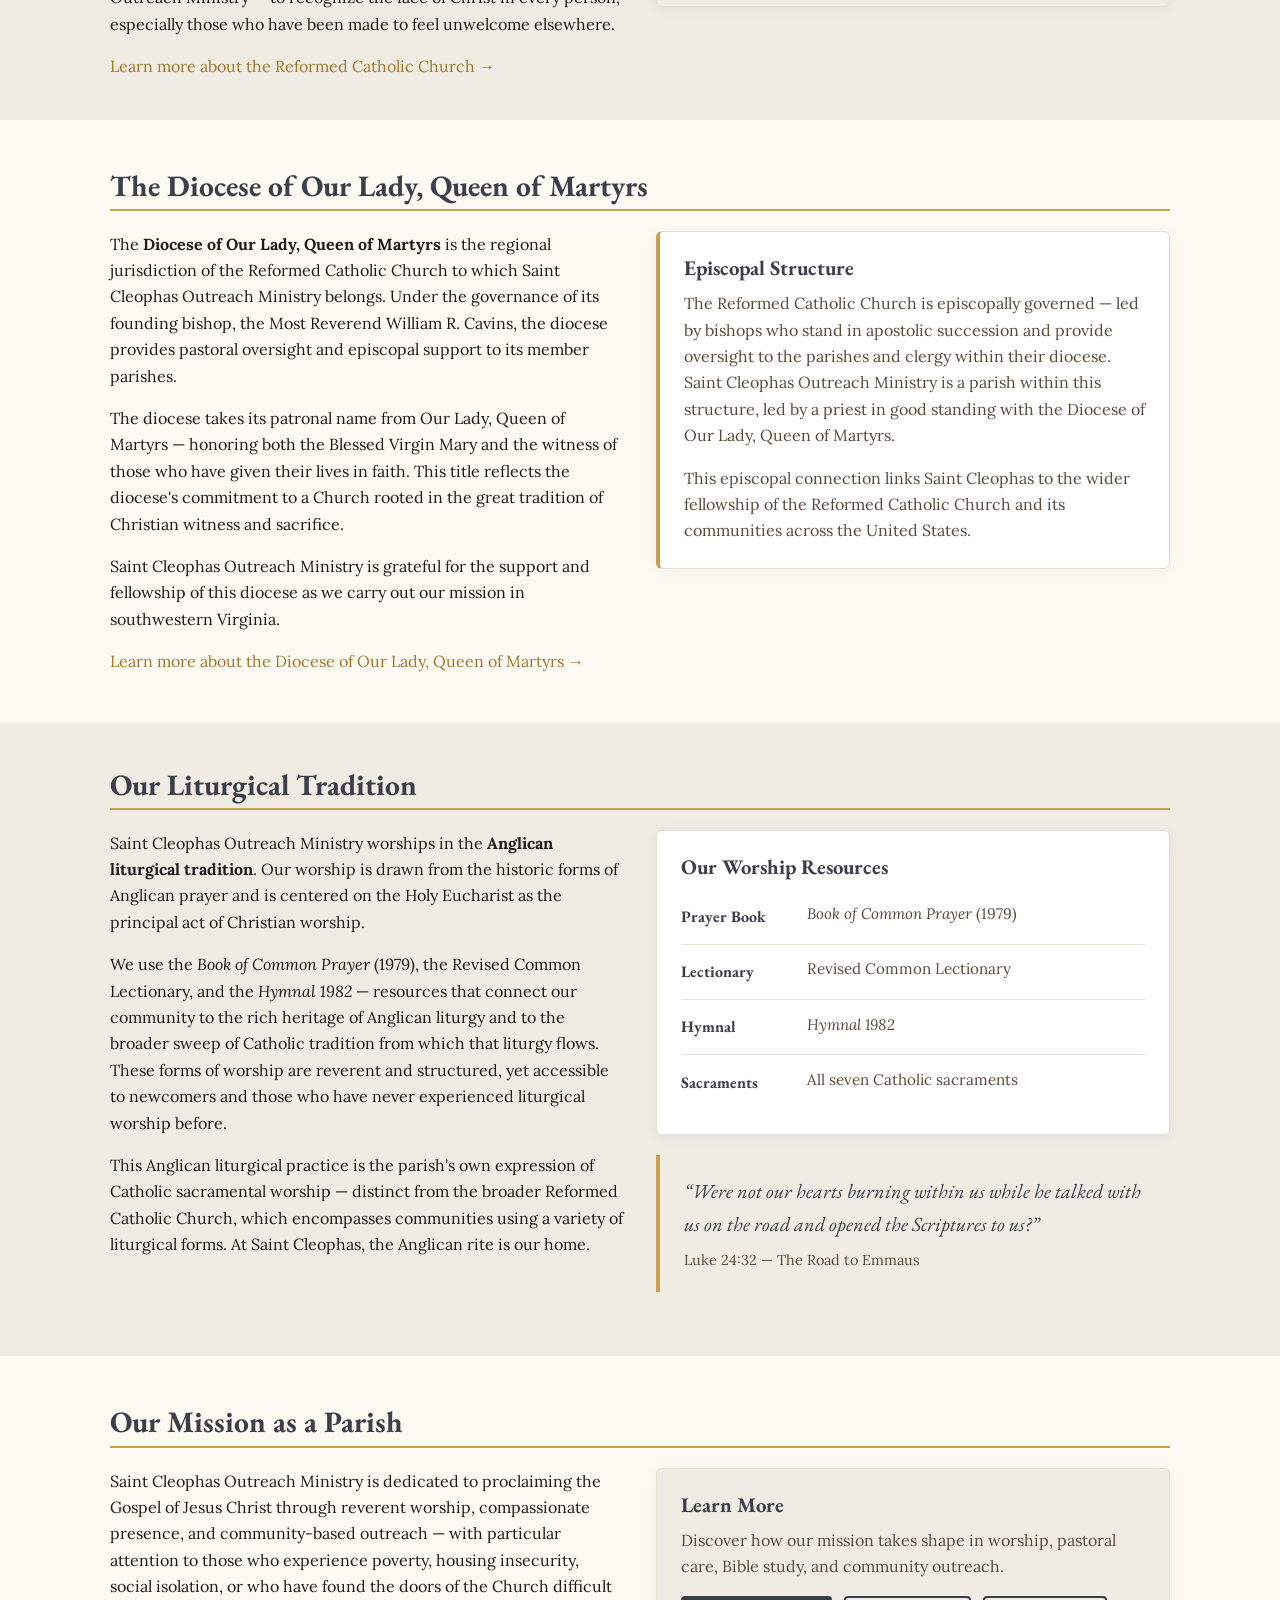
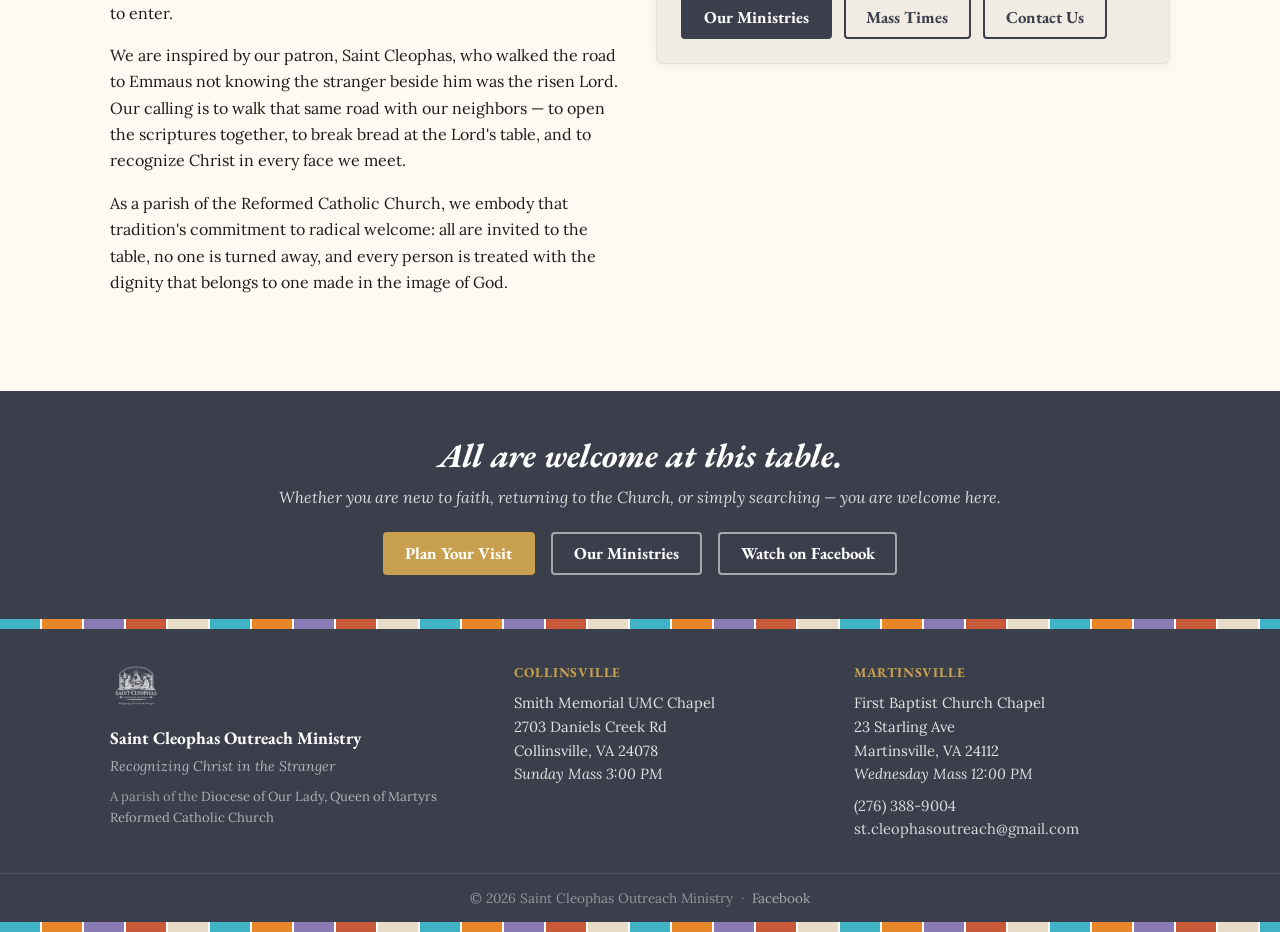
==== commit 92443a37: "Remove incorrect explanation" ====
--- a/church.html
+++ b/church.html
@@ -137,7 +137,7 @@
         <div>
           <div class="card card-gold-left">
             <h3>Episcopal Structure</h3>
-            <p class="text-muted">The Reformed Catholic Church is episcopally governed — led by bishops who stand in apostolic succession and provide oversight to the parishes and clergy within their diocese. Saint Cleophas Outreach Ministry is an ordained parish within this structure, led by a priest in good standing with the Diocese of Our Lady, Queen of Martyrs.</p>
+            <p class="text-muted">The Reformed Catholic Church is episcopally governed — led by bishops who stand in apostolic succession and provide oversight to the parishes and clergy within their diocese. Saint Cleophas Outreach Ministry is a parish within this structure, led by a priest in good standing with the Diocese of Our Lady, Queen of Martyrs.</p>
             <p class="text-muted" style="margin-top:0.75rem;">This episcopal connection links Saint Cleophas to the wider fellowship of the Reformed Catholic Church and its communities across the United States.</p>
           </div>
         </div>
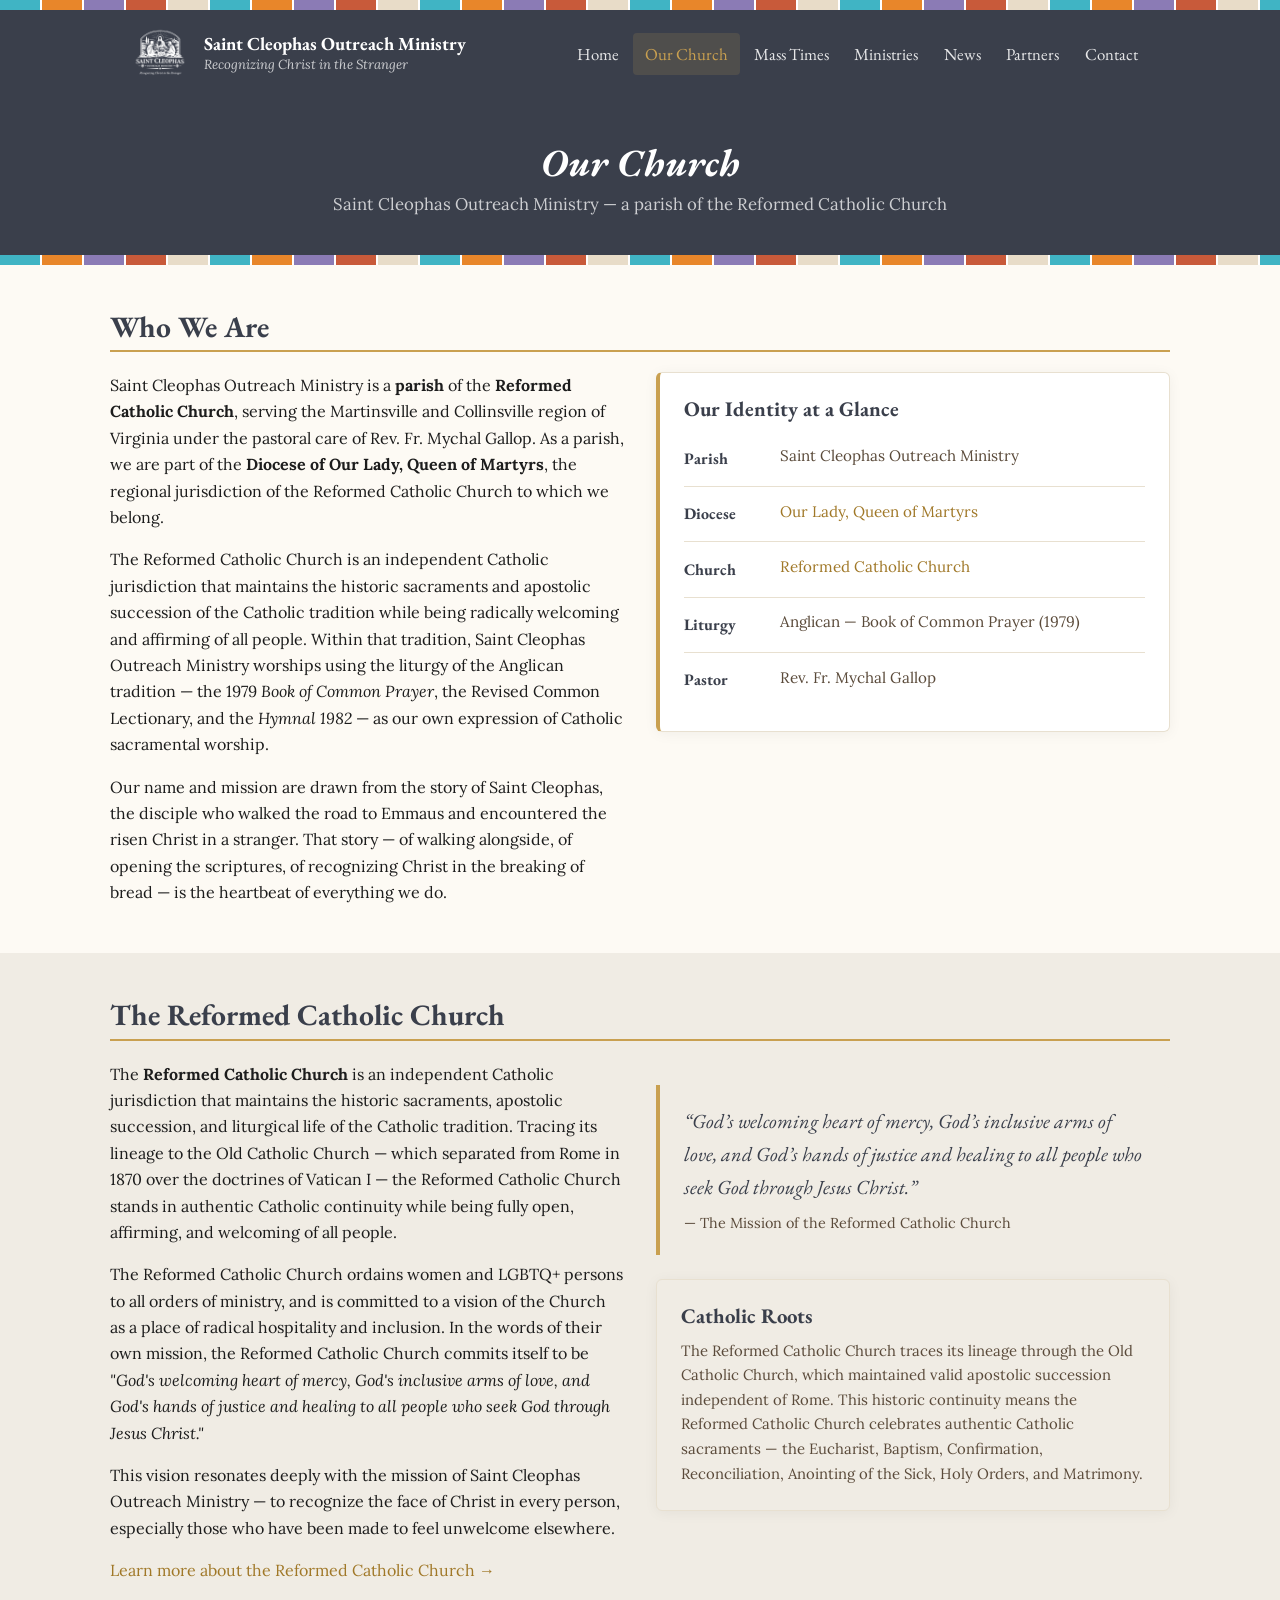
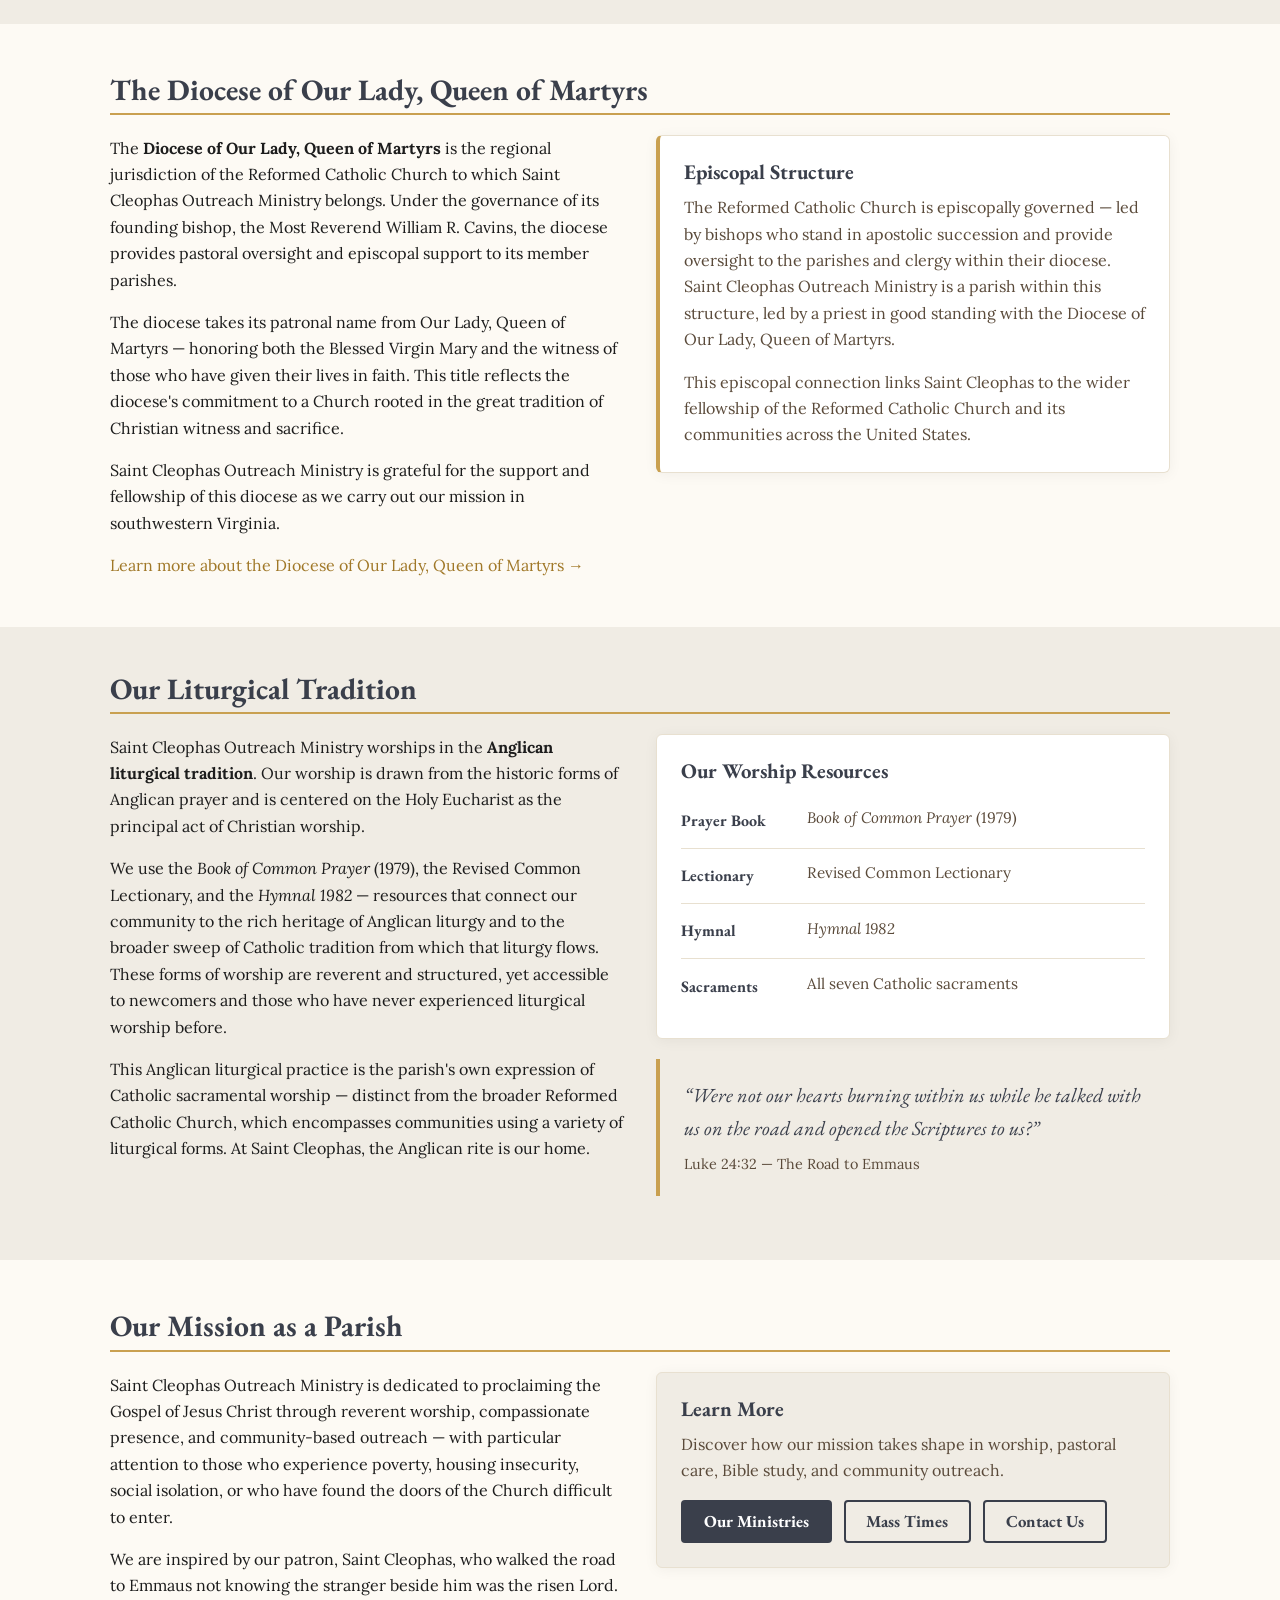
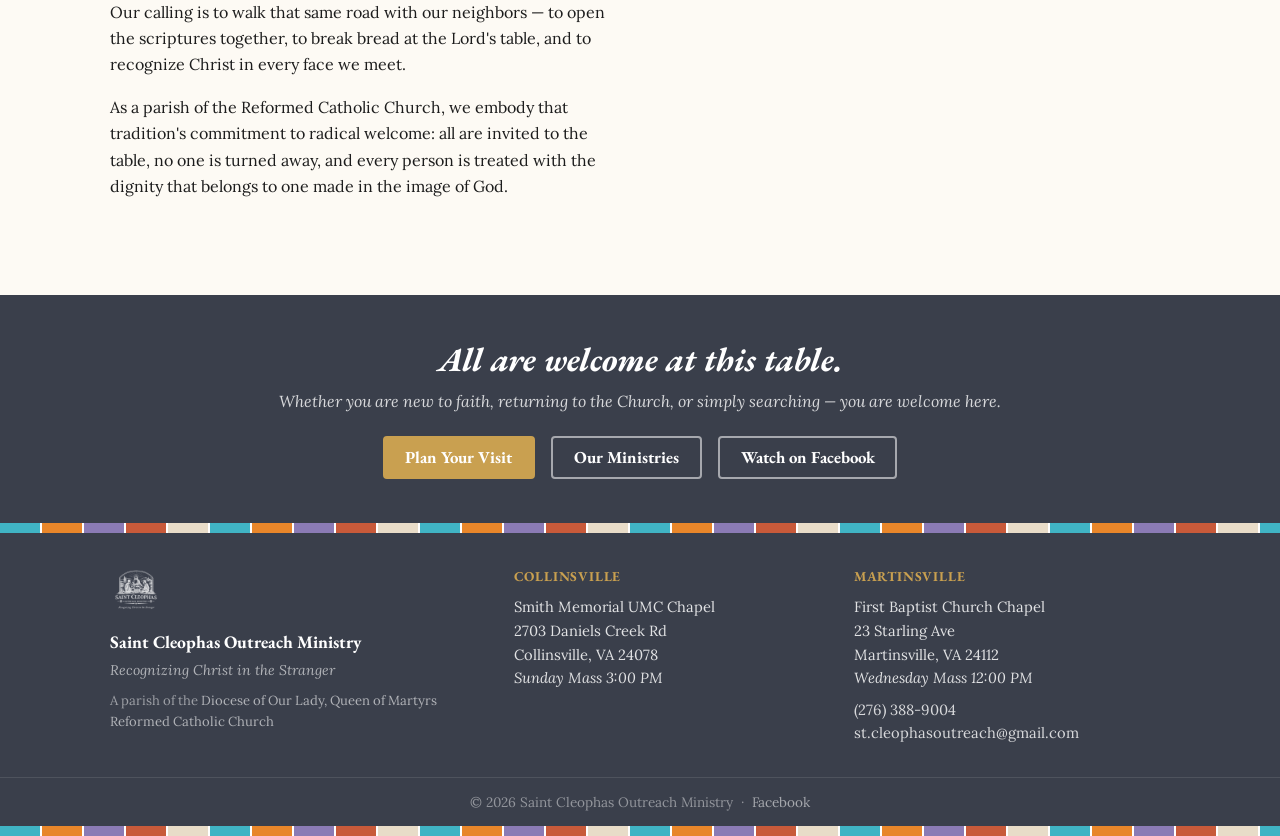
==== commit c2bea2ea: "Add John Fulcher as Music Minister and social share image site-wide - Add Rev. John Fulcher (retired" ====
--- a/church.html
+++ b/church.html
@@ -9,6 +9,10 @@
 <link rel="icon" type="image/x-icon" href="assets/favicon.ico" />
 <link rel="icon" type="image/png" sizes="32x32" href="assets/favicon-32.png" />
 <link rel="apple-touch-icon" sizes="180x180" href="assets/favicon-180.png" />
+<meta property="og:title" content="Our Church — Saint Cleophas Outreach Ministry" />
+<meta property="og:description" content="Saint Cleophas Outreach Ministry is a parish of the Reformed Catholic Church, within the Diocese of Our Lady, Queen of Martyrs, serving Martinsville and Collinsville, Virginia." />
+<meta property="og:type" content="website" />
+<meta property="og:image" content="public/img/st-cleophas-social-share.PNG" />
 <link rel="stylesheet" href="css/style.css" />
 </head>
 <body>
--- a/css/style.css
+++ b/css/style.css
@@ -197,6 +197,7 @@
   color: #fff;
   padding: 2.5rem 0 2.25rem;
   text-align: center;
+  margin: 0;
 }
 .page-hero h1 {
   font-family: 'EB Garamond', Georgia, serif;
@@ -216,6 +217,7 @@
   background: #3A3F4B;
   color: #fff;
   padding: 3rem 0 3.5rem;
+  margin: 0;
 }
 .home-hero-inner {
   display: grid;
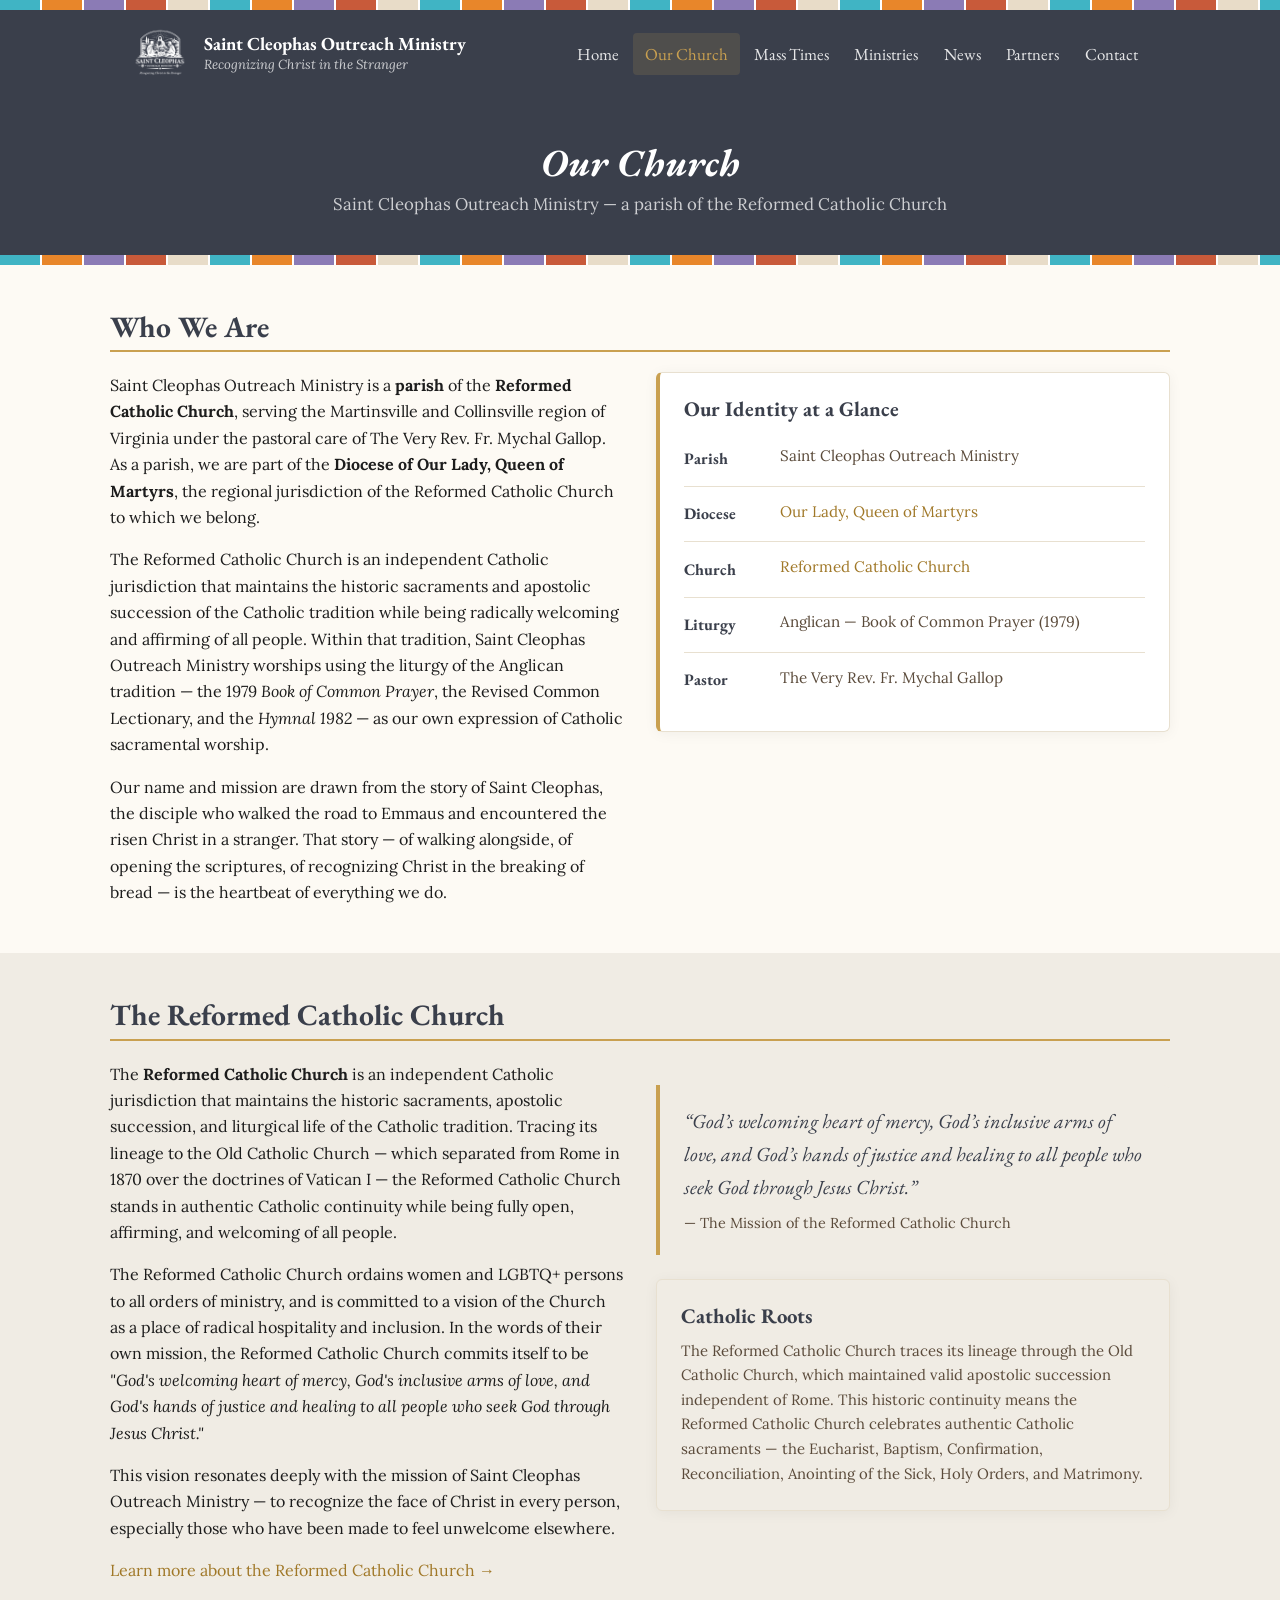
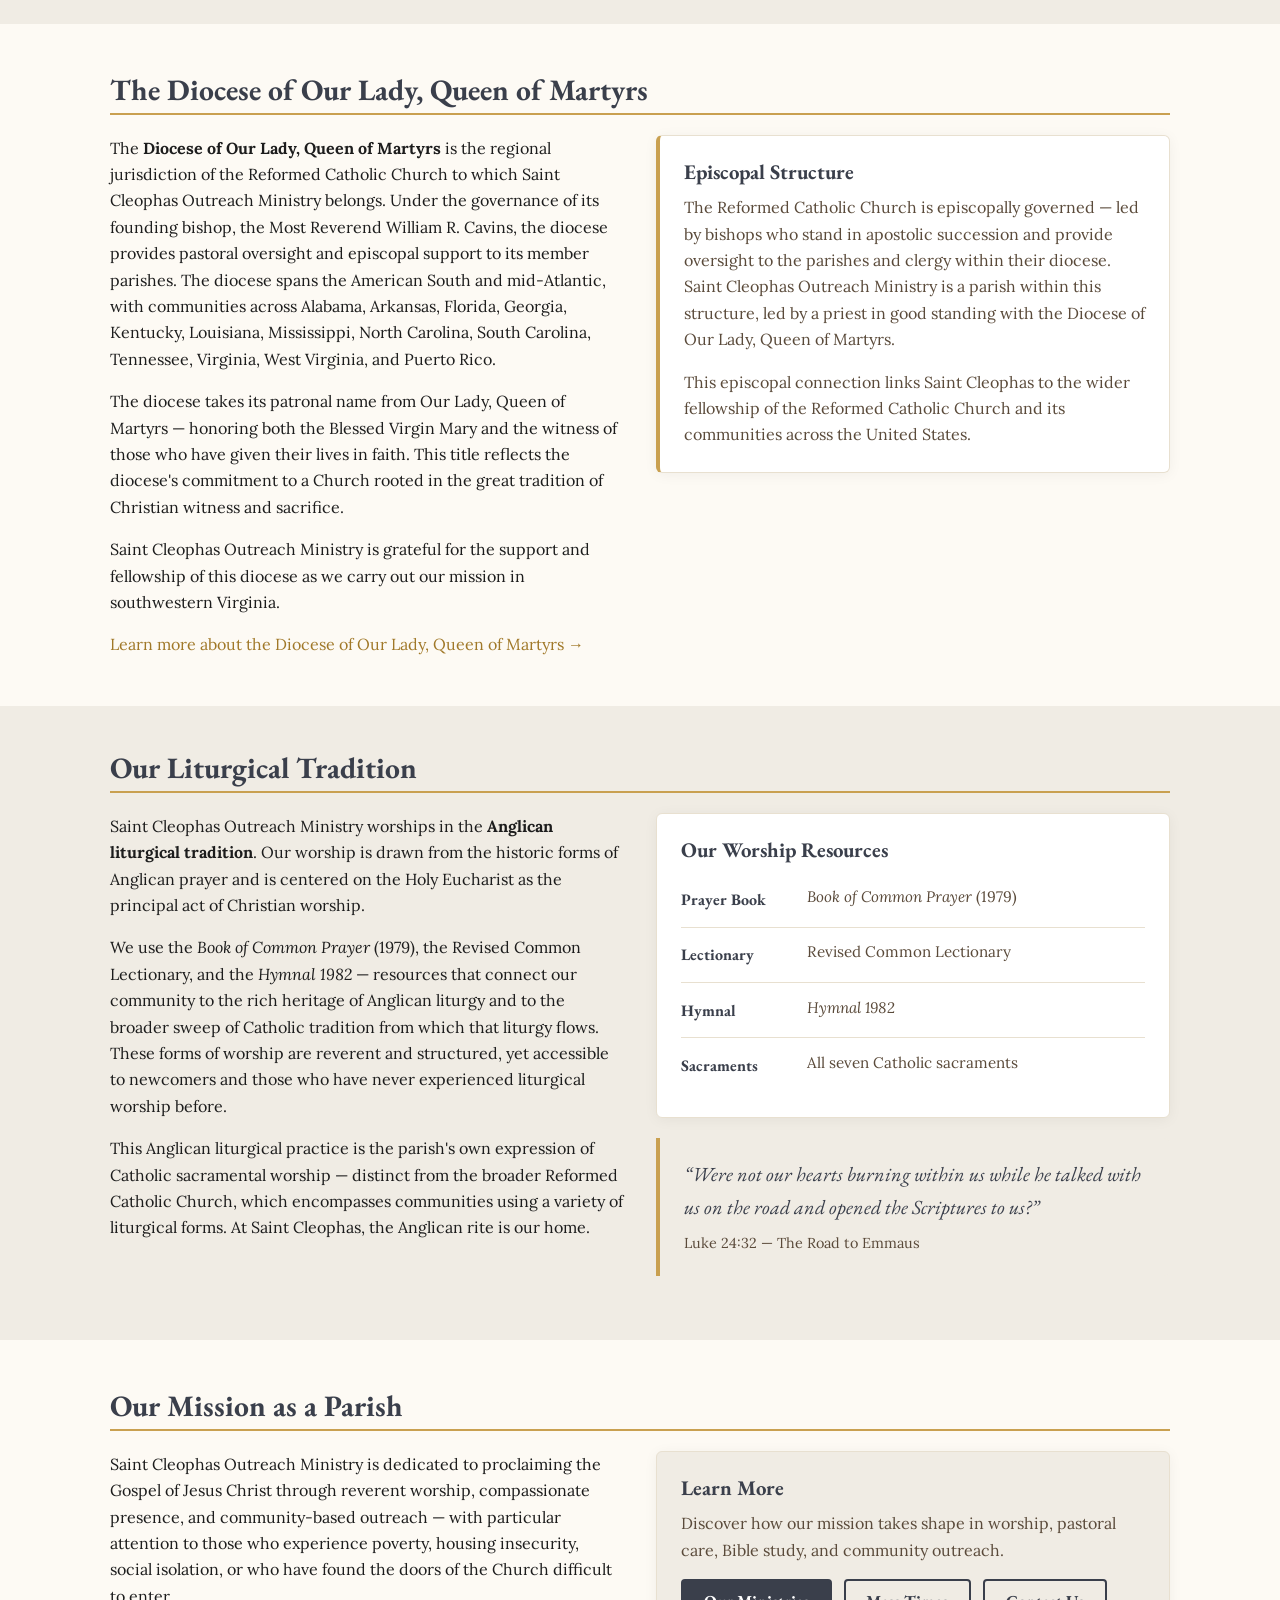
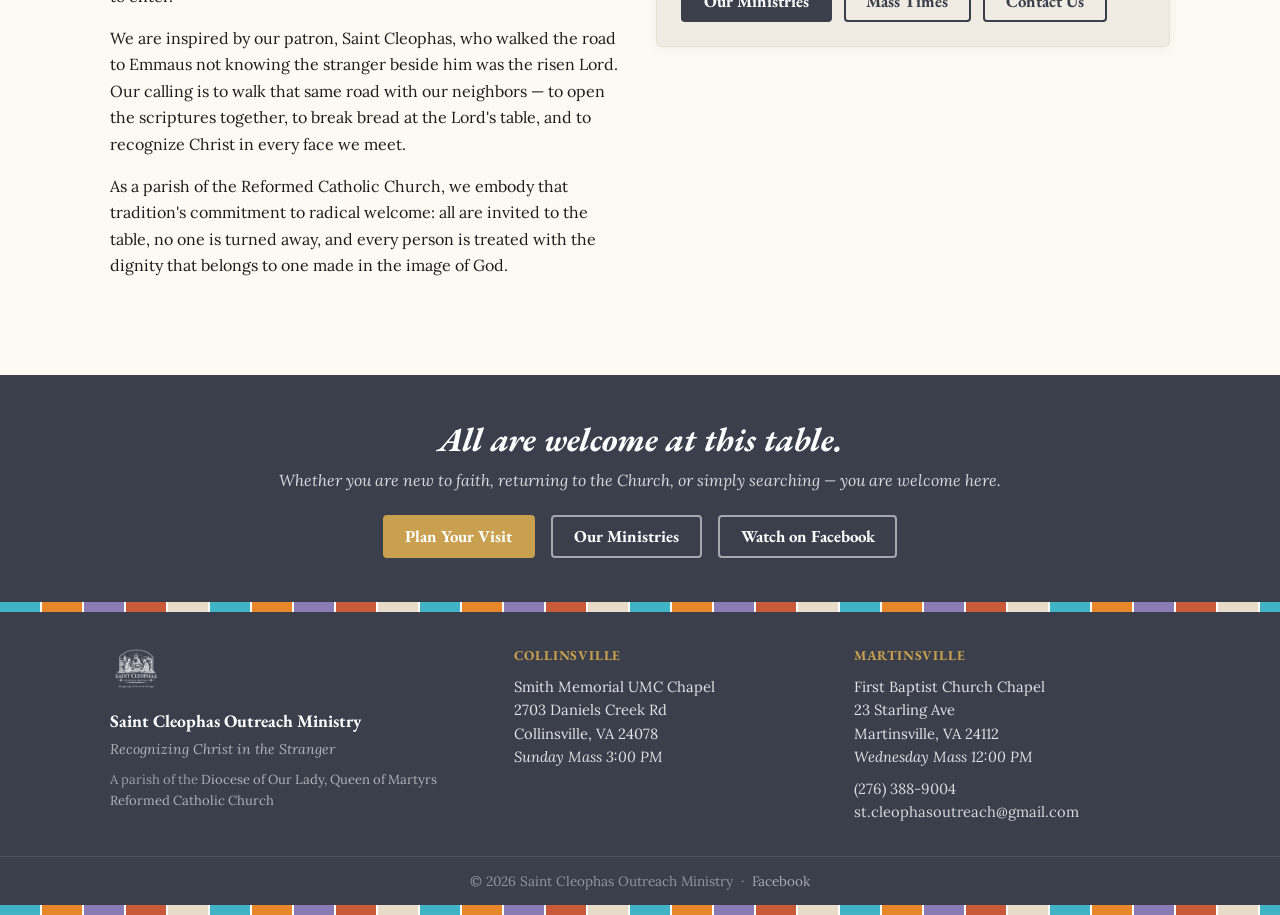
==== commit 105d7f17: "Update Fr. Gallop's title to The Very Rev. throughout site Reflects his appointment as Vicar General" ====
--- a/church.html
+++ b/church.html
@@ -67,7 +67,7 @@
       <h2 class="section-title" id="who-heading">Who We Are</h2>
       <div class="grid-2" style="align-items:start; gap:2rem;">
         <div>
-          <p>Saint Cleophas Outreach Ministry is a <strong>parish</strong> of the <strong>Reformed Catholic Church</strong>, serving the Martinsville and Collinsville region of Virginia under the pastoral care of Rev. Fr. Mychal Gallop. As a parish, we are part of the <strong>Diocese of Our Lady, Queen of Martyrs</strong>, the regional jurisdiction of the Reformed Catholic Church to which we belong.</p>
+          <p>Saint Cleophas Outreach Ministry is a <strong>parish</strong> of the <strong>Reformed Catholic Church</strong>, serving the Martinsville and Collinsville region of Virginia under the pastoral care of The Very Rev. Fr. Mychal Gallop. As a parish, we are part of the <strong>Diocese of Our Lady, Queen of Martyrs</strong>, the regional jurisdiction of the Reformed Catholic Church to which we belong.</p>
           <p>The Reformed Catholic Church is an independent Catholic jurisdiction that maintains the historic sacraments and apostolic succession of the Catholic tradition while being radically welcoming and affirming of all people. Within that tradition, Saint Cleophas Outreach Ministry worships using the liturgy of the Anglican tradition — the 1979 <em>Book of Common Prayer</em>, the Revised Common Lectionary, and the <em>Hymnal 1982</em> — as our own expression of Catholic sacramental worship.</p>
           <p>Our name and mission are drawn from the story of Saint Cleophas, the disciple who walked the road to Emmaus and encountered the risen Christ in a stranger. That story — of walking alongside, of opening the scriptures, of recognizing Christ in the breaking of bread — is the heartbeat of everything we do.</p>
         </div>
@@ -92,7 +92,7 @@
             </div>
             <div class="schedule-row">
               <div class="schedule-day" style="min-width:80px;">Pastor</div>
-              <div class="schedule-detail">Rev. Fr. Mychal Gallop</div>
+              <div class="schedule-detail">The Very Rev. Fr. Mychal Gallop</div>
             </div>
           </div>
         </div>
@@ -133,7 +133,7 @@
       <h2 class="section-title" id="diocese-heading">The Diocese of Our Lady, Queen of Martyrs</h2>
       <div class="grid-2" style="align-items:start; gap:2rem;">
         <div>
-          <p>The <strong>Diocese of Our Lady, Queen of Martyrs</strong> is the regional jurisdiction of the Reformed Catholic Church to which Saint Cleophas Outreach Ministry belongs. Under the governance of its founding bishop, the Most Reverend William R. Cavins, the diocese provides pastoral oversight and episcopal support to its member parishes.</p>
+          <p>The <strong>Diocese of Our Lady, Queen of Martyrs</strong> is the regional jurisdiction of the Reformed Catholic Church to which Saint Cleophas Outreach Ministry belongs. Under the governance of its founding bishop, the Most Reverend William R. Cavins, the diocese provides pastoral oversight and episcopal support to its member parishes. The diocese spans the American South and mid-Atlantic, with communities across Alabama, Arkansas, Florida, Georgia, Kentucky, Louisiana, Mississippi, North Carolina, South Carolina, Tennessee, Virginia, West Virginia, and Puerto Rico.</p>
           <p>The diocese takes its patronal name from Our Lady, Queen of Martyrs — honoring both the Blessed Virgin Mary and the witness of those who have given their lives in faith. This title reflects the diocese's commitment to a Church rooted in the great tradition of Christian witness and sacrifice.</p>
           <p>Saint Cleophas Outreach Ministry is grateful for the support and fellowship of this diocese as we carry out our mission in southwestern Virginia.</p>
           <p><a href="https://www.queen-of-martyrs.com/" target="_blank" rel="noopener">Learn more about the Diocese of Our Lady, Queen of Martyrs &rarr;</a></p>
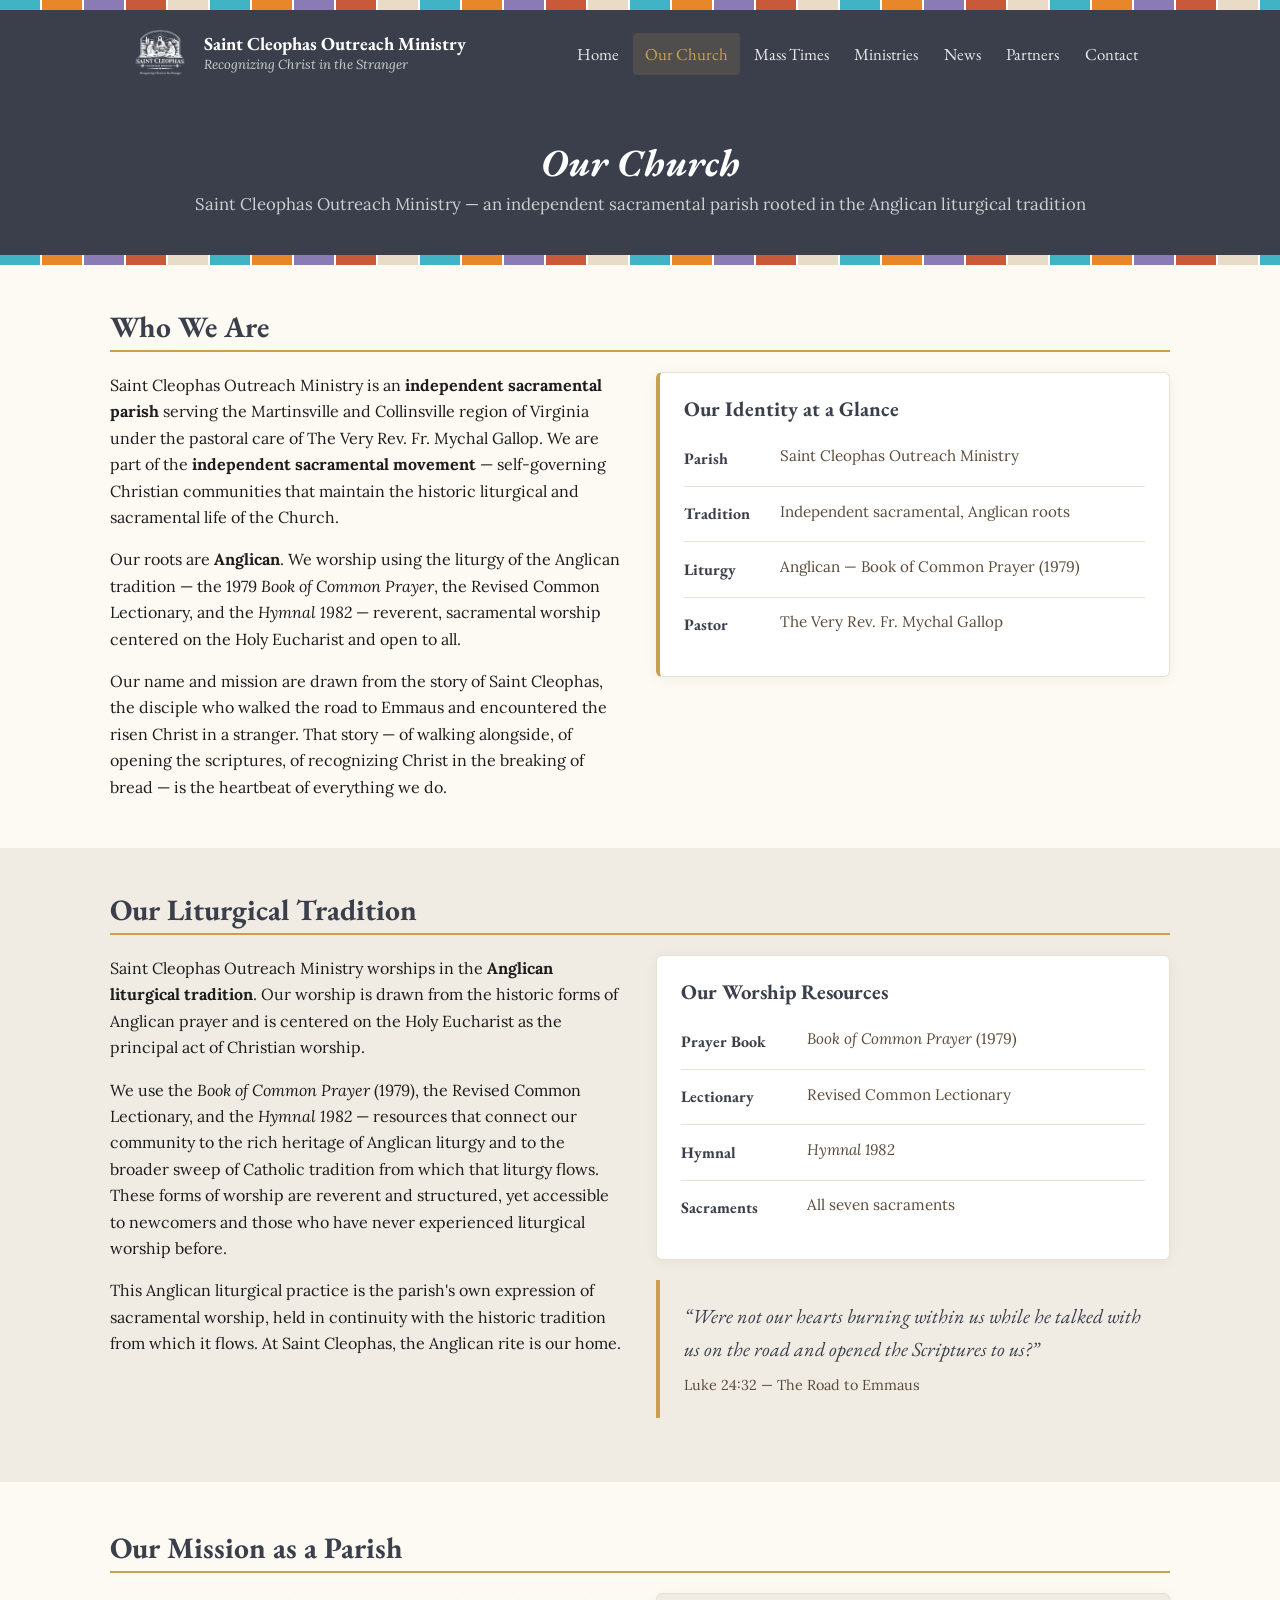
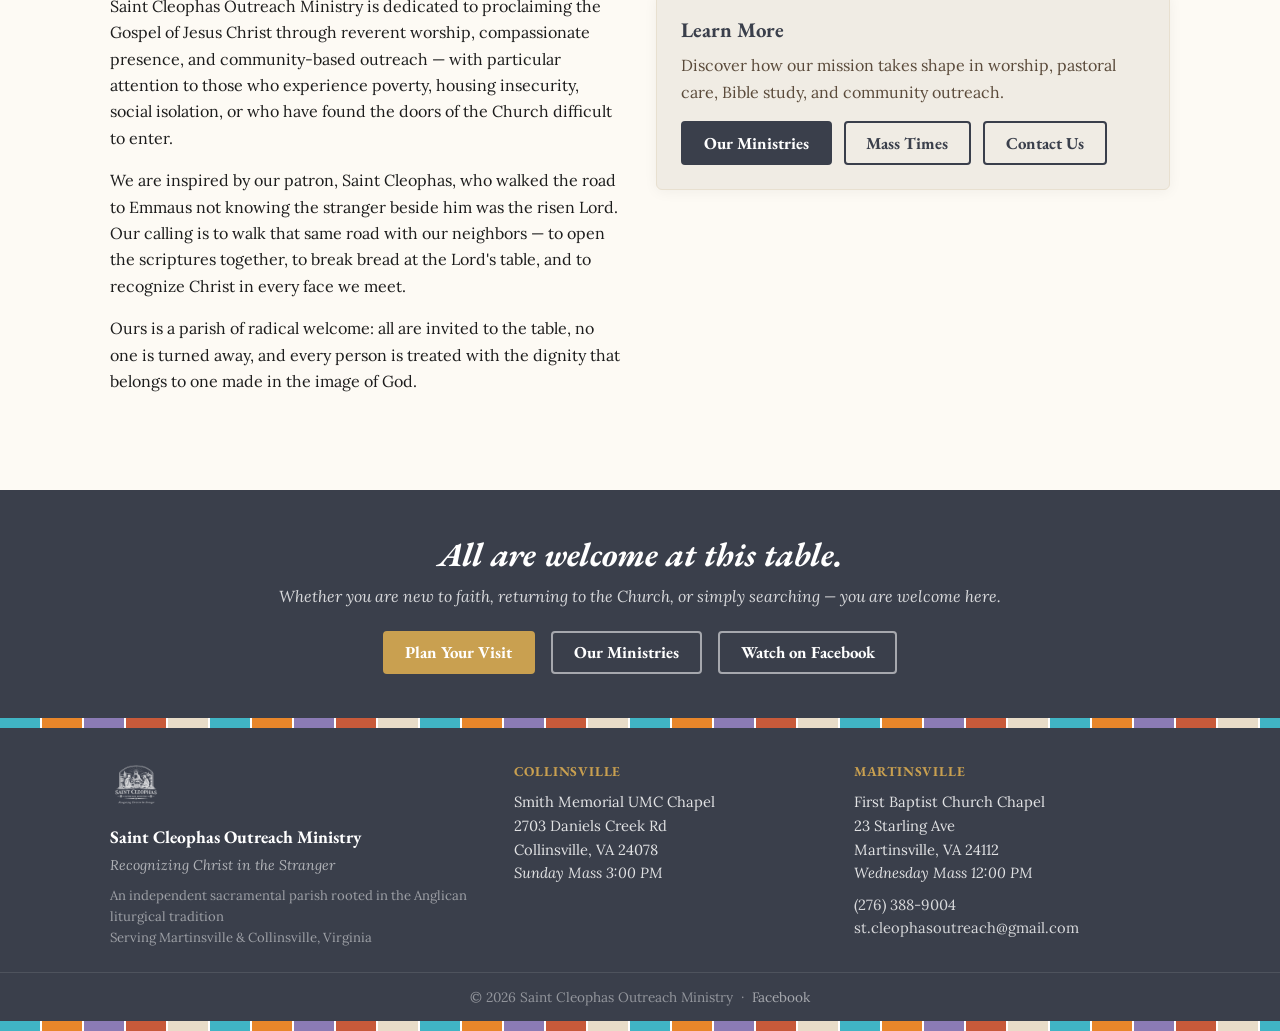
==== commit e2757ac8: "Remove RCC" ====
--- a/church.html
+++ b/church.html
@@ -4,13 +4,13 @@
 <meta charset="utf-8" />
 <meta name="viewport" content="width=device-width,initial-scale=1" />
 <title>Our Church — Saint Cleophas Outreach Ministry</title>
-<meta name="description" content="Saint Cleophas Outreach Ministry is a parish of the Reformed Catholic Church, within the Diocese of Our Lady, Queen of Martyrs, serving Martinsville and Collinsville, Virginia." />
+<meta name="description" content="Saint Cleophas Outreach Ministry is an independent sacramental parish rooted in the Anglican liturgical tradition, serving Martinsville and Collinsville, Virginia." />
 <meta name="theme-color" content="#3A3F4B" />
 <link rel="icon" type="image/x-icon" href="assets/favicon.ico" />
 <link rel="icon" type="image/png" sizes="32x32" href="assets/favicon-32.png" />
 <link rel="apple-touch-icon" sizes="180x180" href="assets/favicon-180.png" />
 <meta property="og:title" content="Our Church — Saint Cleophas Outreach Ministry" />
-<meta property="og:description" content="Saint Cleophas Outreach Ministry is a parish of the Reformed Catholic Church, within the Diocese of Our Lady, Queen of Martyrs, serving Martinsville and Collinsville, Virginia." />
+<meta property="og:description" content="Saint Cleophas Outreach Ministry is an independent sacramental parish rooted in the Anglican liturgical tradition, serving Martinsville and Collinsville, Virginia." />
 <meta property="og:type" content="website" />
 <meta property="og:image" content="public/img/st-cleophas-social-share.PNG" />
 <link rel="stylesheet" href="css/style.css" />
@@ -52,7 +52,7 @@
 <section class="page-hero" role="region" aria-labelledby="hero-heading">
   <div class="container">
     <h1 id="hero-heading">Our Church</h1>
-    <p>Saint Cleophas Outreach Ministry — a parish of the Reformed Catholic Church</p>
+    <p>Saint Cleophas Outreach Ministry — an independent sacramental parish rooted in the Anglican liturgical tradition</p>
   </div>
 </section>
 
@@ -67,8 +67,8 @@
       <h2 class="section-title" id="who-heading">Who We Are</h2>
       <div class="grid-2" style="align-items:start; gap:2rem;">
         <div>
-          <p>Saint Cleophas Outreach Ministry is a <strong>parish</strong> of the <strong>Reformed Catholic Church</strong>, serving the Martinsville and Collinsville region of Virginia under the pastoral care of The Very Rev. Fr. Mychal Gallop. As a parish, we are part of the <strong>Diocese of Our Lady, Queen of Martyrs</strong>, the regional jurisdiction of the Reformed Catholic Church to which we belong.</p>
-          <p>The Reformed Catholic Church is an independent Catholic jurisdiction that maintains the historic sacraments and apostolic succession of the Catholic tradition while being radically welcoming and affirming of all people. Within that tradition, Saint Cleophas Outreach Ministry worships using the liturgy of the Anglican tradition — the 1979 <em>Book of Common Prayer</em>, the Revised Common Lectionary, and the <em>Hymnal 1982</em> — as our own expression of Catholic sacramental worship.</p>
+          <p>Saint Cleophas Outreach Ministry is an <strong>independent sacramental parish</strong> serving the Martinsville and Collinsville region of Virginia under the pastoral care of The Very Rev. Fr. Mychal Gallop. We are part of the <strong>independent sacramental movement</strong> — self-governing Christian communities that maintain the historic liturgical and sacramental life of the Church.</p>
+          <p>Our roots are <strong>Anglican</strong>. We worship using the liturgy of the Anglican tradition — the 1979 <em>Book of Common Prayer</em>, the Revised Common Lectionary, and the <em>Hymnal 1982</em> — reverent, sacramental worship centered on the Holy Eucharist and open to all.</p>
           <p>Our name and mission are drawn from the story of Saint Cleophas, the disciple who walked the road to Emmaus and encountered the risen Christ in a stranger. That story — of walking alongside, of opening the scriptures, of recognizing Christ in the breaking of bread — is the heartbeat of everything we do.</p>
         </div>
         <div>
@@ -79,12 +79,8 @@
               <div class="schedule-detail">Saint Cleophas Outreach Ministry</div>
             </div>
             <div class="schedule-row">
-              <div class="schedule-day" style="min-width:80px;">Diocese</div>
-              <div class="schedule-detail"><a href="https://www.queen-of-martyrs.com/" target="_blank" rel="noopener">Our Lady, Queen of Martyrs</a></div>
-            </div>
-            <div class="schedule-row">
-              <div class="schedule-day" style="min-width:80px;">Church</div>
-              <div class="schedule-detail"><a href="https://www.reformedcatholic.org/" target="_blank" rel="noopener">Reformed Catholic Church</a></div>
+              <div class="schedule-day" style="min-width:80px;">Tradition</div>
+              <div class="schedule-detail">Independent sacramental, Anglican roots</div>
             </div>
             <div class="schedule-row">
               <div class="schedule-day" style="min-width:80px;">Liturgy</div>
@@ -100,55 +96,6 @@
     </div>
   </section>
 
-  <!-- The Reformed Catholic Church -->
-  <section aria-labelledby="rcc-heading" style="background:#F0ECE4; padding:2.5rem 0;">
-    <div class="container">
-      <h2 class="section-title" id="rcc-heading">The Reformed Catholic Church</h2>
-      <div class="grid-2" style="align-items:start; gap:2rem;">
-        <div>
-          <p>The <strong>Reformed Catholic Church</strong> is an independent Catholic jurisdiction that maintains the historic sacraments, apostolic succession, and liturgical life of the Catholic tradition. Tracing its lineage to the Old Catholic Church — which separated from Rome in 1870 over the doctrines of Vatican I — the Reformed Catholic Church stands in authentic Catholic continuity while being fully open, affirming, and welcoming of all people.</p>
-          <p>The Reformed Catholic Church ordains women and LGBTQ+ persons to all orders of ministry, and is committed to a vision of the Church as a place of radical hospitality and inclusion. In the words of their own mission, the Reformed Catholic Church commits itself to be <em>"God's welcoming heart of mercy, God's inclusive arms of love, and God's hands of justice and healing to all people who seek God through Jesus Christ."</em></p>
-          <p>This vision resonates deeply with the mission of Saint Cleophas Outreach Ministry — to recognize the face of Christ in every person, especially those who have been made to feel unwelcome elsewhere.</p>
-          <p><a href="https://www.reformedcatholic.org/" target="_blank" rel="noopener">Learn more about the Reformed Catholic Church &rarr;</a></p>
-        </div>
-        <div>
-          <div class="scripture-block">
-            <blockquote>
-              &ldquo;God&rsquo;s welcoming heart of mercy, God&rsquo;s inclusive arms of love, and God&rsquo;s hands of justice and healing to all people who seek God through Jesus Christ.&rdquo;
-            </blockquote>
-            <cite>&mdash; The Mission of the Reformed Catholic Church</cite>
-          </div>
-          <div class="card card-alt" style="margin-top:1.25rem;">
-            <h3>Catholic Roots</h3>
-            <p class="text-muted" style="font-size:0.93rem;">The Reformed Catholic Church traces its lineage through the Old Catholic Church, which maintained valid apostolic succession independent of Rome. This historic continuity means the Reformed Catholic Church celebrates authentic Catholic sacraments — the Eucharist, Baptism, Confirmation, Reconciliation, Anointing of the Sick, Holy Orders, and Matrimony.</p>
-          </div>
-        </div>
-      </div>
-    </div>
-  </section>
-
-  <!-- The Diocese -->
-  <section aria-labelledby="diocese-heading">
-    <div class="container">
-      <h2 class="section-title" id="diocese-heading">The Diocese of Our Lady, Queen of Martyrs</h2>
-      <div class="grid-2" style="align-items:start; gap:2rem;">
-        <div>
-          <p>The <strong>Diocese of Our Lady, Queen of Martyrs</strong> is the regional jurisdiction of the Reformed Catholic Church to which Saint Cleophas Outreach Ministry belongs. Under the governance of its founding bishop, the Most Reverend William R. Cavins, the diocese provides pastoral oversight and episcopal support to its member parishes. The diocese spans the American South and mid-Atlantic, with communities across Alabama, Arkansas, Florida, Georgia, Kentucky, Louisiana, Mississippi, North Carolina, South Carolina, Tennessee, Virginia, West Virginia, and Puerto Rico.</p>
-          <p>The diocese takes its patronal name from Our Lady, Queen of Martyrs — honoring both the Blessed Virgin Mary and the witness of those who have given their lives in faith. This title reflects the diocese's commitment to a Church rooted in the great tradition of Christian witness and sacrifice.</p>
-          <p>Saint Cleophas Outreach Ministry is grateful for the support and fellowship of this diocese as we carry out our mission in southwestern Virginia.</p>
-          <p><a href="https://www.queen-of-martyrs.com/" target="_blank" rel="noopener">Learn more about the Diocese of Our Lady, Queen of Martyrs &rarr;</a></p>
-        </div>
-        <div>
-          <div class="card card-gold-left">
-            <h3>Episcopal Structure</h3>
-            <p class="text-muted">The Reformed Catholic Church is episcopally governed — led by bishops who stand in apostolic succession and provide oversight to the parishes and clergy within their diocese. Saint Cleophas Outreach Ministry is a parish within this structure, led by a priest in good standing with the Diocese of Our Lady, Queen of Martyrs.</p>
-            <p class="text-muted" style="margin-top:0.75rem;">This episcopal connection links Saint Cleophas to the wider fellowship of the Reformed Catholic Church and its communities across the United States.</p>
-          </div>
-        </div>
-      </div>
-    </div>
-  </section>
-
   <!-- Our Liturgical Tradition -->
   <section aria-labelledby="liturgy-heading" style="background:#F0ECE4; padding:2.5rem 0;">
     <div class="container">
@@ -157,7 +104,7 @@
         <div>
           <p>Saint Cleophas Outreach Ministry worships in the <strong>Anglican liturgical tradition</strong>. Our worship is drawn from the historic forms of Anglican prayer and is centered on the Holy Eucharist as the principal act of Christian worship.</p>
           <p>We use the <em>Book of Common Prayer</em> (1979), the Revised Common Lectionary, and the <em>Hymnal 1982</em> — resources that connect our community to the rich heritage of Anglican liturgy and to the broader sweep of Catholic tradition from which that liturgy flows. These forms of worship are reverent and structured, yet accessible to newcomers and those who have never experienced liturgical worship before.</p>
-          <p>This Anglican liturgical practice is the parish's own expression of Catholic sacramental worship — distinct from the broader Reformed Catholic Church, which encompasses communities using a variety of liturgical forms. At Saint Cleophas, the Anglican rite is our home.</p>
+          <p>This Anglican liturgical practice is the parish's own expression of sacramental worship, held in continuity with the historic tradition from which it flows. At Saint Cleophas, the Anglican rite is our home.</p>
         </div>
         <div>
           <div class="card">
@@ -176,7 +123,7 @@
             </div>
             <div class="schedule-row">
               <div class="schedule-day" style="min-width:110px;">Sacraments</div>
-              <div class="schedule-detail">All seven Catholic sacraments</div>
+              <div class="schedule-detail">All seven sacraments</div>
             </div>
           </div>
           <div class="scripture-block" style="margin-top:1.25rem;">
@@ -198,7 +145,7 @@
         <div>
           <p>Saint Cleophas Outreach Ministry is dedicated to proclaiming the Gospel of Jesus Christ through reverent worship, compassionate presence, and community-based outreach — with particular attention to those who experience poverty, housing insecurity, social isolation, or who have found the doors of the Church difficult to enter.</p>
           <p>We are inspired by our patron, Saint Cleophas, who walked the road to Emmaus not knowing the stranger beside him was the risen Lord. Our calling is to walk that same road with our neighbors — to open the scriptures together, to break bread at the Lord's table, and to recognize Christ in every face we meet.</p>
-          <p>As a parish of the Reformed Catholic Church, we embody that tradition's commitment to radical welcome: all are invited to the table, no one is turned away, and every person is treated with the dignity that belongs to one made in the image of God.</p>
+          <p>Ours is a parish of radical welcome: all are invited to the table, no one is turned away, and every person is treated with the dignity that belongs to one made in the image of God.</p>
         </div>
         <div>
           <div class="card card-alt">
@@ -242,8 +189,8 @@
         <div class="footer-name">Saint Cleophas Outreach Ministry</div>
         <div class="footer-tagline">Recognizing Christ in the Stranger</div>
         <div class="footer-affiliation">
-          A parish of the <a href="https://www.queen-of-martyrs.com/" target="_blank" rel="noopener">Diocese of Our Lady, Queen of Martyrs</a><br>
-          <a href="https://www.reformedcatholic.org/" target="_blank" rel="noopener">Reformed Catholic Church</a>
+          An independent sacramental parish rooted in the Anglican liturgical tradition<br>
+          Serving Martinsville &amp; Collinsville, Virginia
         </div>
       </div>
       <div>
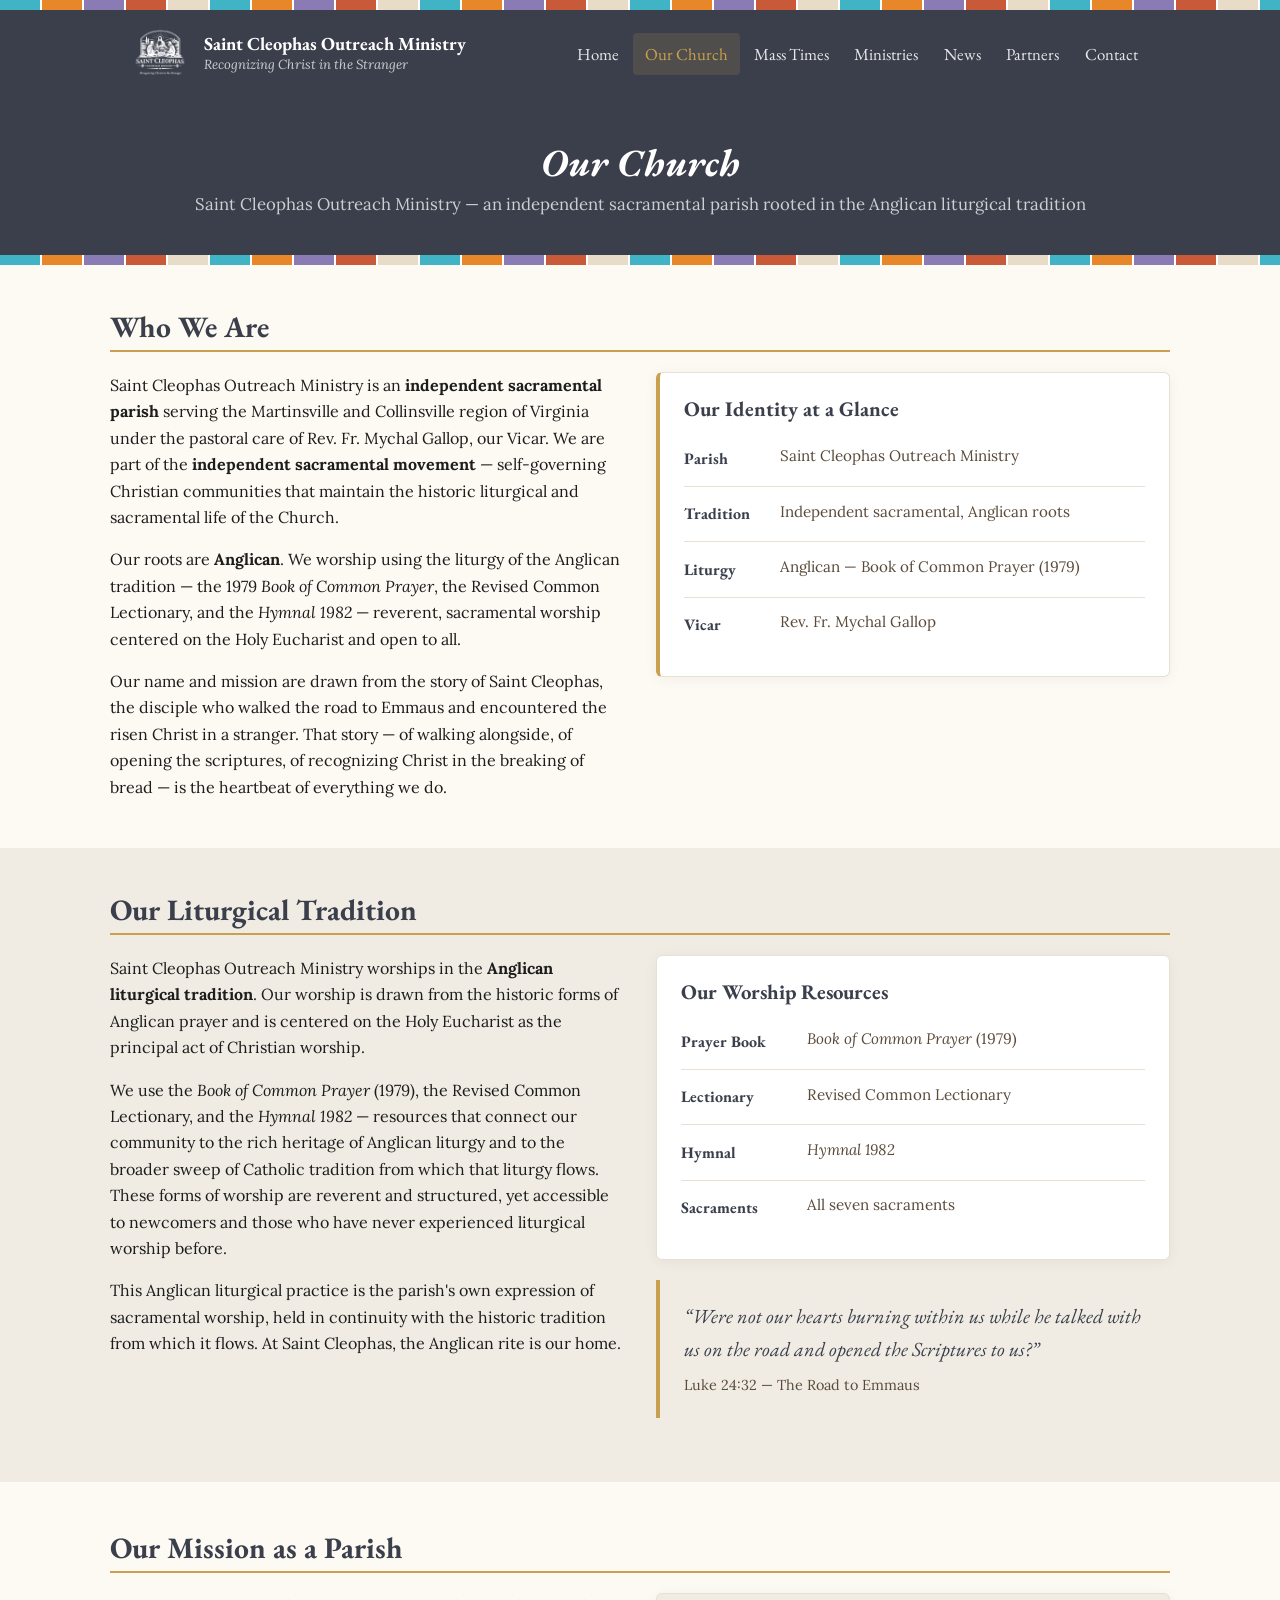
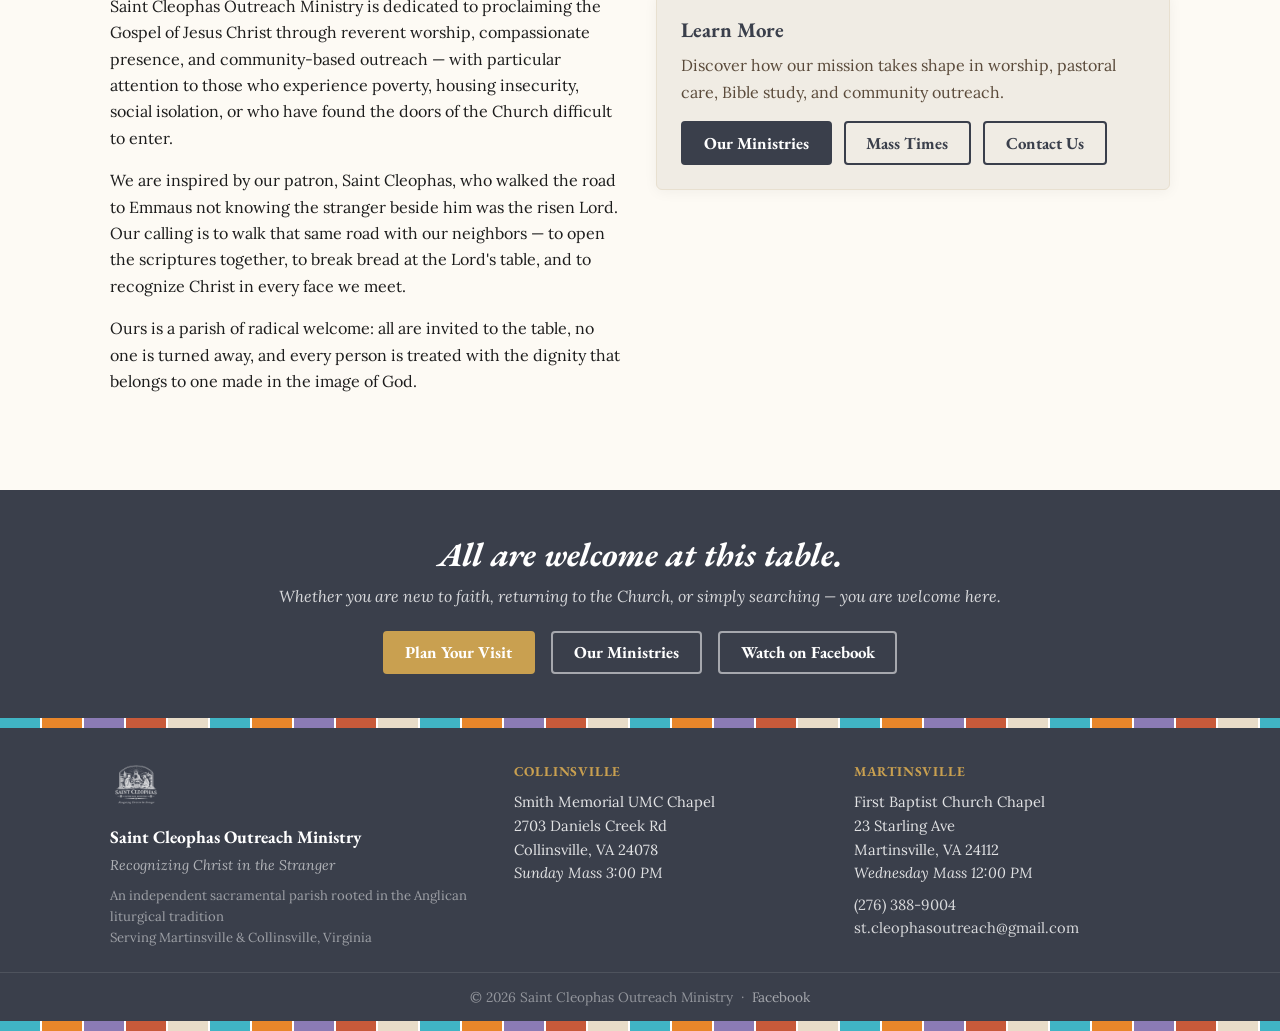
==== commit 76f13851: "Update Fr. Gallop's title to Vicar (Rev. Fr.) after disaffiliation Co-Authored-By: Claude Fable 5 <n" ====
--- a/church.html
+++ b/church.html
@@ -67,7 +67,7 @@
       <h2 class="section-title" id="who-heading">Who We Are</h2>
       <div class="grid-2" style="align-items:start; gap:2rem;">
         <div>
-          <p>Saint Cleophas Outreach Ministry is an <strong>independent sacramental parish</strong> serving the Martinsville and Collinsville region of Virginia under the pastoral care of The Very Rev. Fr. Mychal Gallop. We are part of the <strong>independent sacramental movement</strong> — self-governing Christian communities that maintain the historic liturgical and sacramental life of the Church.</p>
+          <p>Saint Cleophas Outreach Ministry is an <strong>independent sacramental parish</strong> serving the Martinsville and Collinsville region of Virginia under the pastoral care of Rev. Fr. Mychal Gallop, our Vicar. We are part of the <strong>independent sacramental movement</strong> — self-governing Christian communities that maintain the historic liturgical and sacramental life of the Church.</p>
           <p>Our roots are <strong>Anglican</strong>. We worship using the liturgy of the Anglican tradition — the 1979 <em>Book of Common Prayer</em>, the Revised Common Lectionary, and the <em>Hymnal 1982</em> — reverent, sacramental worship centered on the Holy Eucharist and open to all.</p>
           <p>Our name and mission are drawn from the story of Saint Cleophas, the disciple who walked the road to Emmaus and encountered the risen Christ in a stranger. That story — of walking alongside, of opening the scriptures, of recognizing Christ in the breaking of bread — is the heartbeat of everything we do.</p>
         </div>
@@ -87,8 +87,8 @@
               <div class="schedule-detail">Anglican — Book of Common Prayer (1979)</div>
             </div>
             <div class="schedule-row">
-              <div class="schedule-day" style="min-width:80px;">Pastor</div>
-              <div class="schedule-detail">The Very Rev. Fr. Mychal Gallop</div>
+              <div class="schedule-day" style="min-width:80px;">Vicar</div>
+              <div class="schedule-detail">Rev. Fr. Mychal Gallop</div>
             </div>
           </div>
         </div>
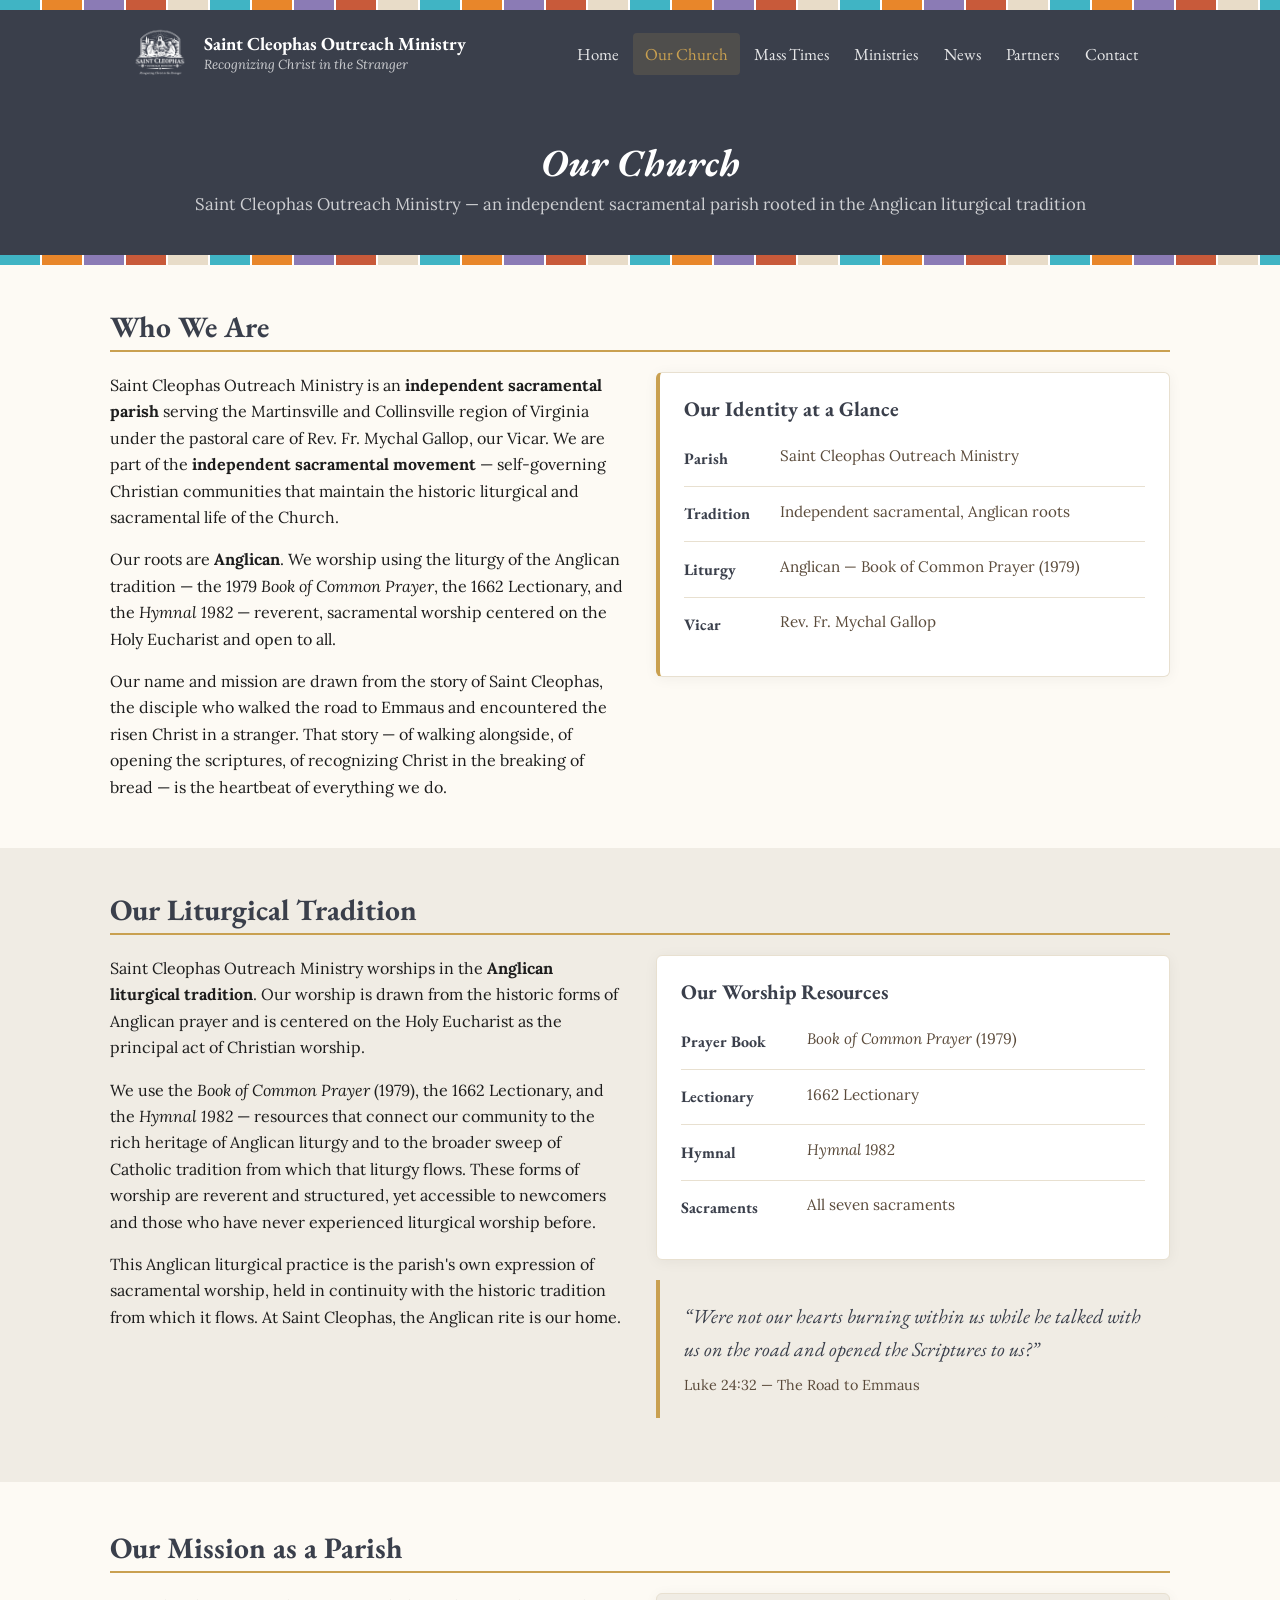
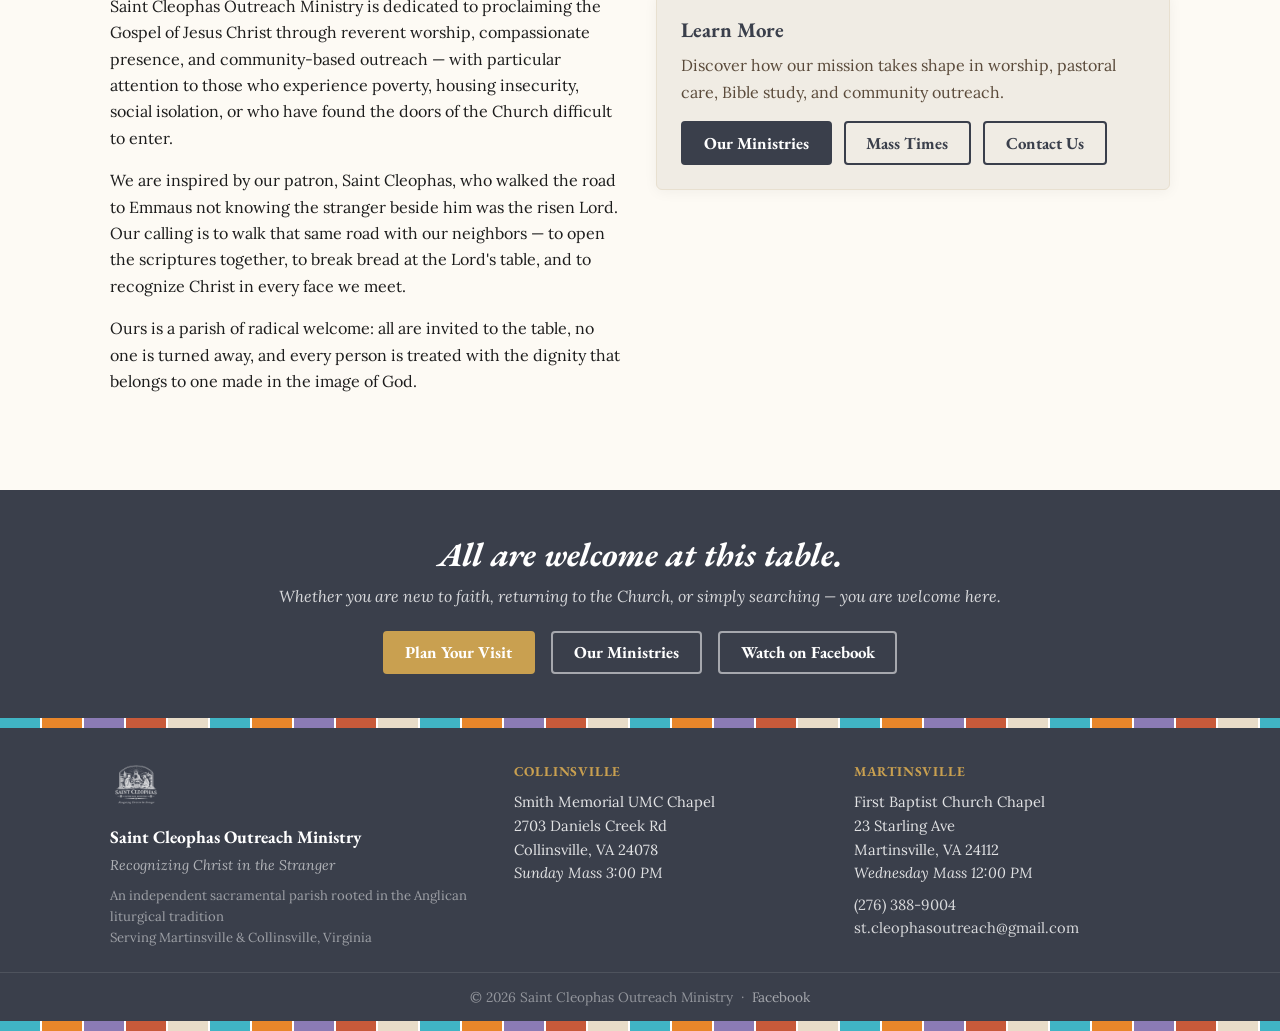
==== commit 9a464a82: "Switch from Revised Common Lectionary to 1662 Lectionary Co-Authored-By: Claude Fable 5 <noreply@ant" ====
--- a/church.html
+++ b/church.html
@@ -68,7 +68,7 @@
       <div class="grid-2" style="align-items:start; gap:2rem;">
         <div>
           <p>Saint Cleophas Outreach Ministry is an <strong>independent sacramental parish</strong> serving the Martinsville and Collinsville region of Virginia under the pastoral care of Rev. Fr. Mychal Gallop, our Vicar. We are part of the <strong>independent sacramental movement</strong> — self-governing Christian communities that maintain the historic liturgical and sacramental life of the Church.</p>
-          <p>Our roots are <strong>Anglican</strong>. We worship using the liturgy of the Anglican tradition — the 1979 <em>Book of Common Prayer</em>, the Revised Common Lectionary, and the <em>Hymnal 1982</em> — reverent, sacramental worship centered on the Holy Eucharist and open to all.</p>
+          <p>Our roots are <strong>Anglican</strong>. We worship using the liturgy of the Anglican tradition — the 1979 <em>Book of Common Prayer</em>, the 1662 Lectionary, and the <em>Hymnal 1982</em> — reverent, sacramental worship centered on the Holy Eucharist and open to all.</p>
           <p>Our name and mission are drawn from the story of Saint Cleophas, the disciple who walked the road to Emmaus and encountered the risen Christ in a stranger. That story — of walking alongside, of opening the scriptures, of recognizing Christ in the breaking of bread — is the heartbeat of everything we do.</p>
         </div>
         <div>
@@ -103,7 +103,7 @@
       <div class="grid-2" style="align-items:start; gap:2rem;">
         <div>
           <p>Saint Cleophas Outreach Ministry worships in the <strong>Anglican liturgical tradition</strong>. Our worship is drawn from the historic forms of Anglican prayer and is centered on the Holy Eucharist as the principal act of Christian worship.</p>
-          <p>We use the <em>Book of Common Prayer</em> (1979), the Revised Common Lectionary, and the <em>Hymnal 1982</em> — resources that connect our community to the rich heritage of Anglican liturgy and to the broader sweep of Catholic tradition from which that liturgy flows. These forms of worship are reverent and structured, yet accessible to newcomers and those who have never experienced liturgical worship before.</p>
+          <p>We use the <em>Book of Common Prayer</em> (1979), the 1662 Lectionary, and the <em>Hymnal 1982</em> — resources that connect our community to the rich heritage of Anglican liturgy and to the broader sweep of Catholic tradition from which that liturgy flows. These forms of worship are reverent and structured, yet accessible to newcomers and those who have never experienced liturgical worship before.</p>
           <p>This Anglican liturgical practice is the parish's own expression of sacramental worship, held in continuity with the historic tradition from which it flows. At Saint Cleophas, the Anglican rite is our home.</p>
         </div>
         <div>
@@ -115,7 +115,7 @@
             </div>
             <div class="schedule-row">
               <div class="schedule-day" style="min-width:110px;">Lectionary</div>
-              <div class="schedule-detail">Revised Common Lectionary</div>
+              <div class="schedule-detail">1662 Lectionary</div>
             </div>
             <div class="schedule-row">
               <div class="schedule-day" style="min-width:110px;">Hymnal</div>
